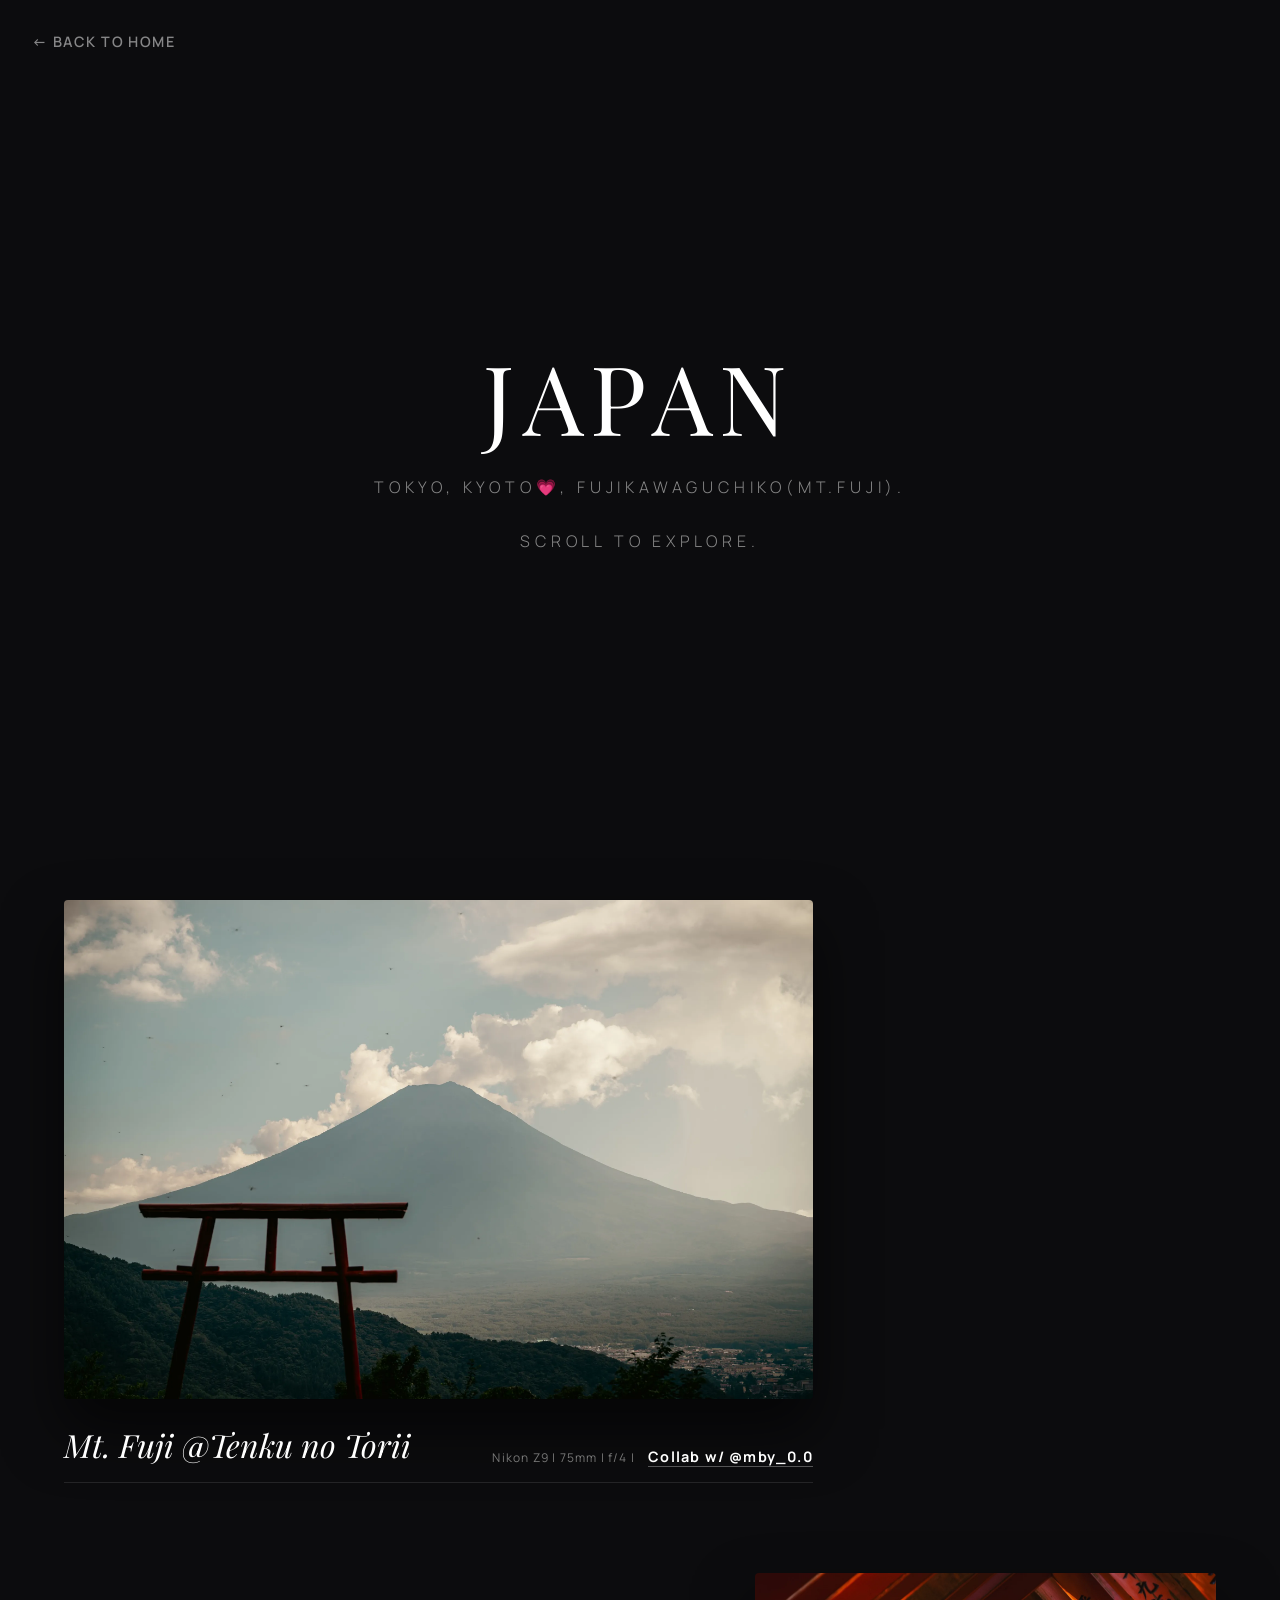
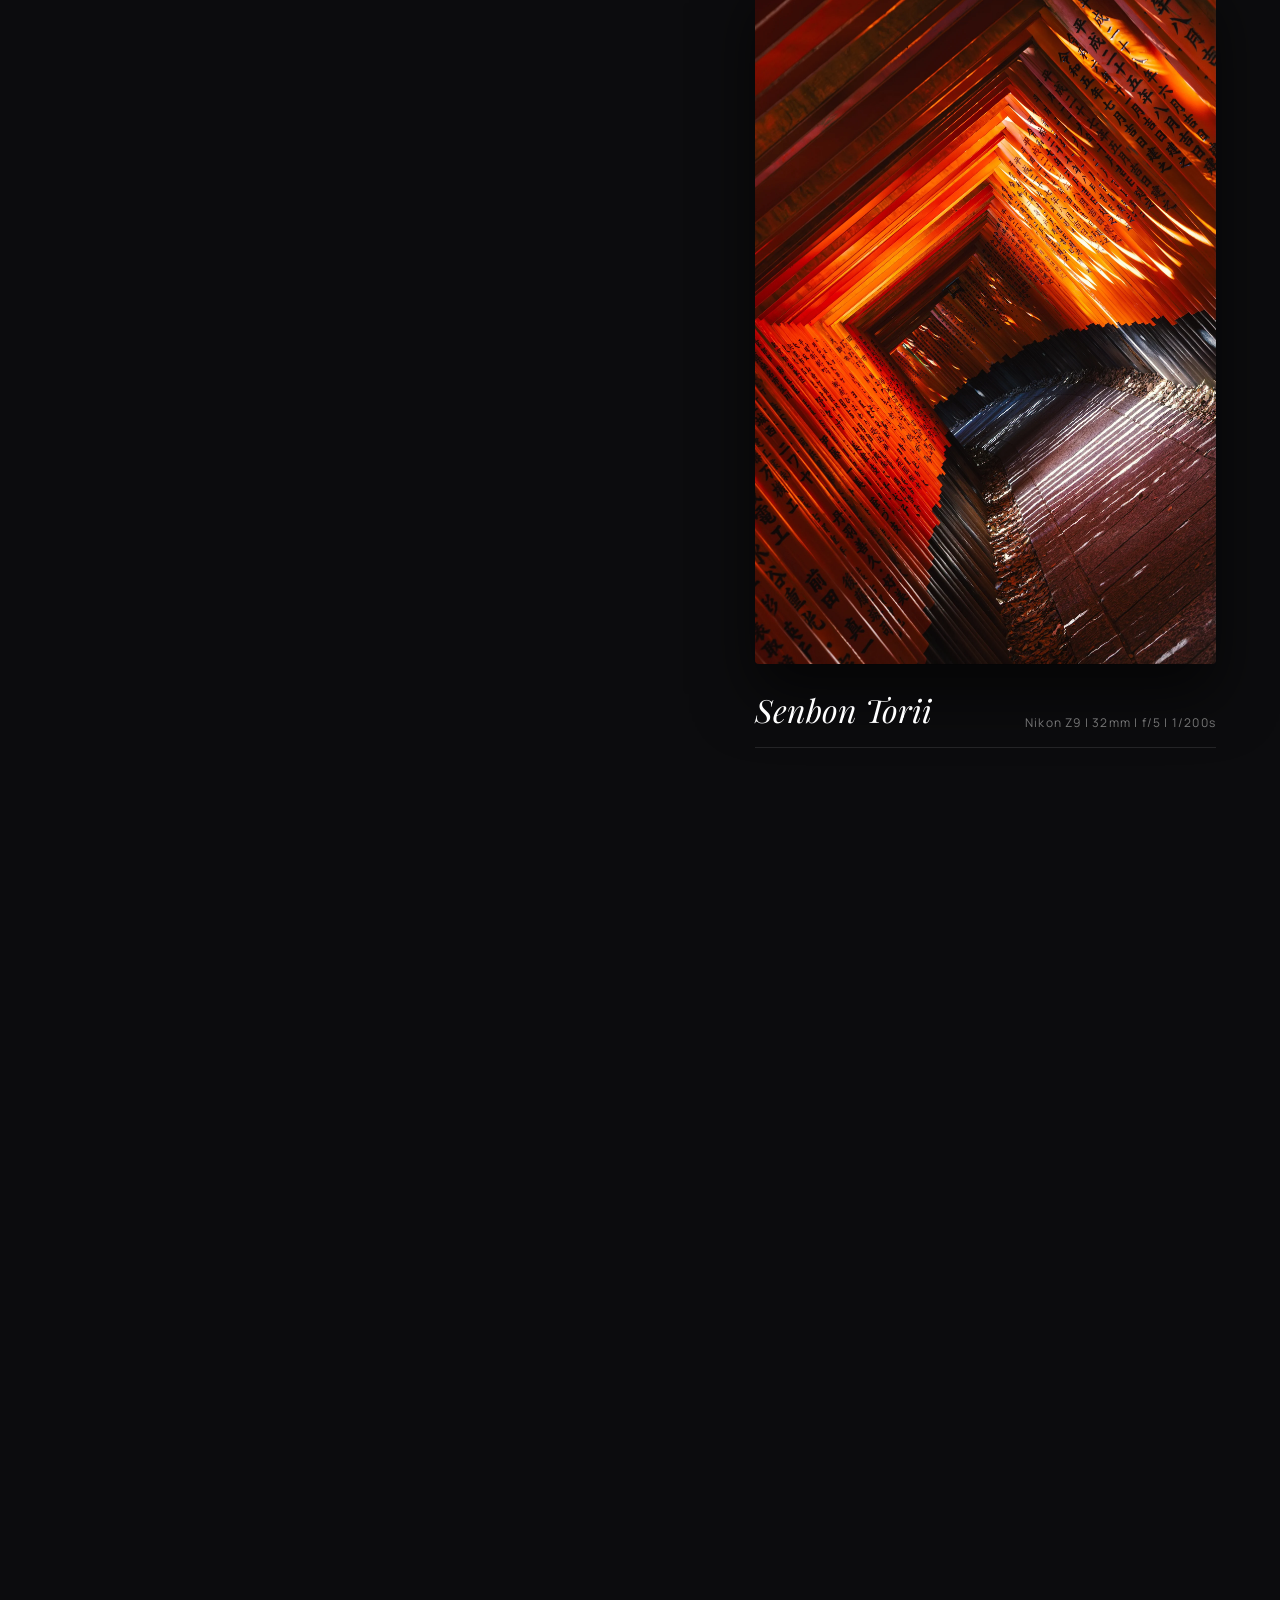
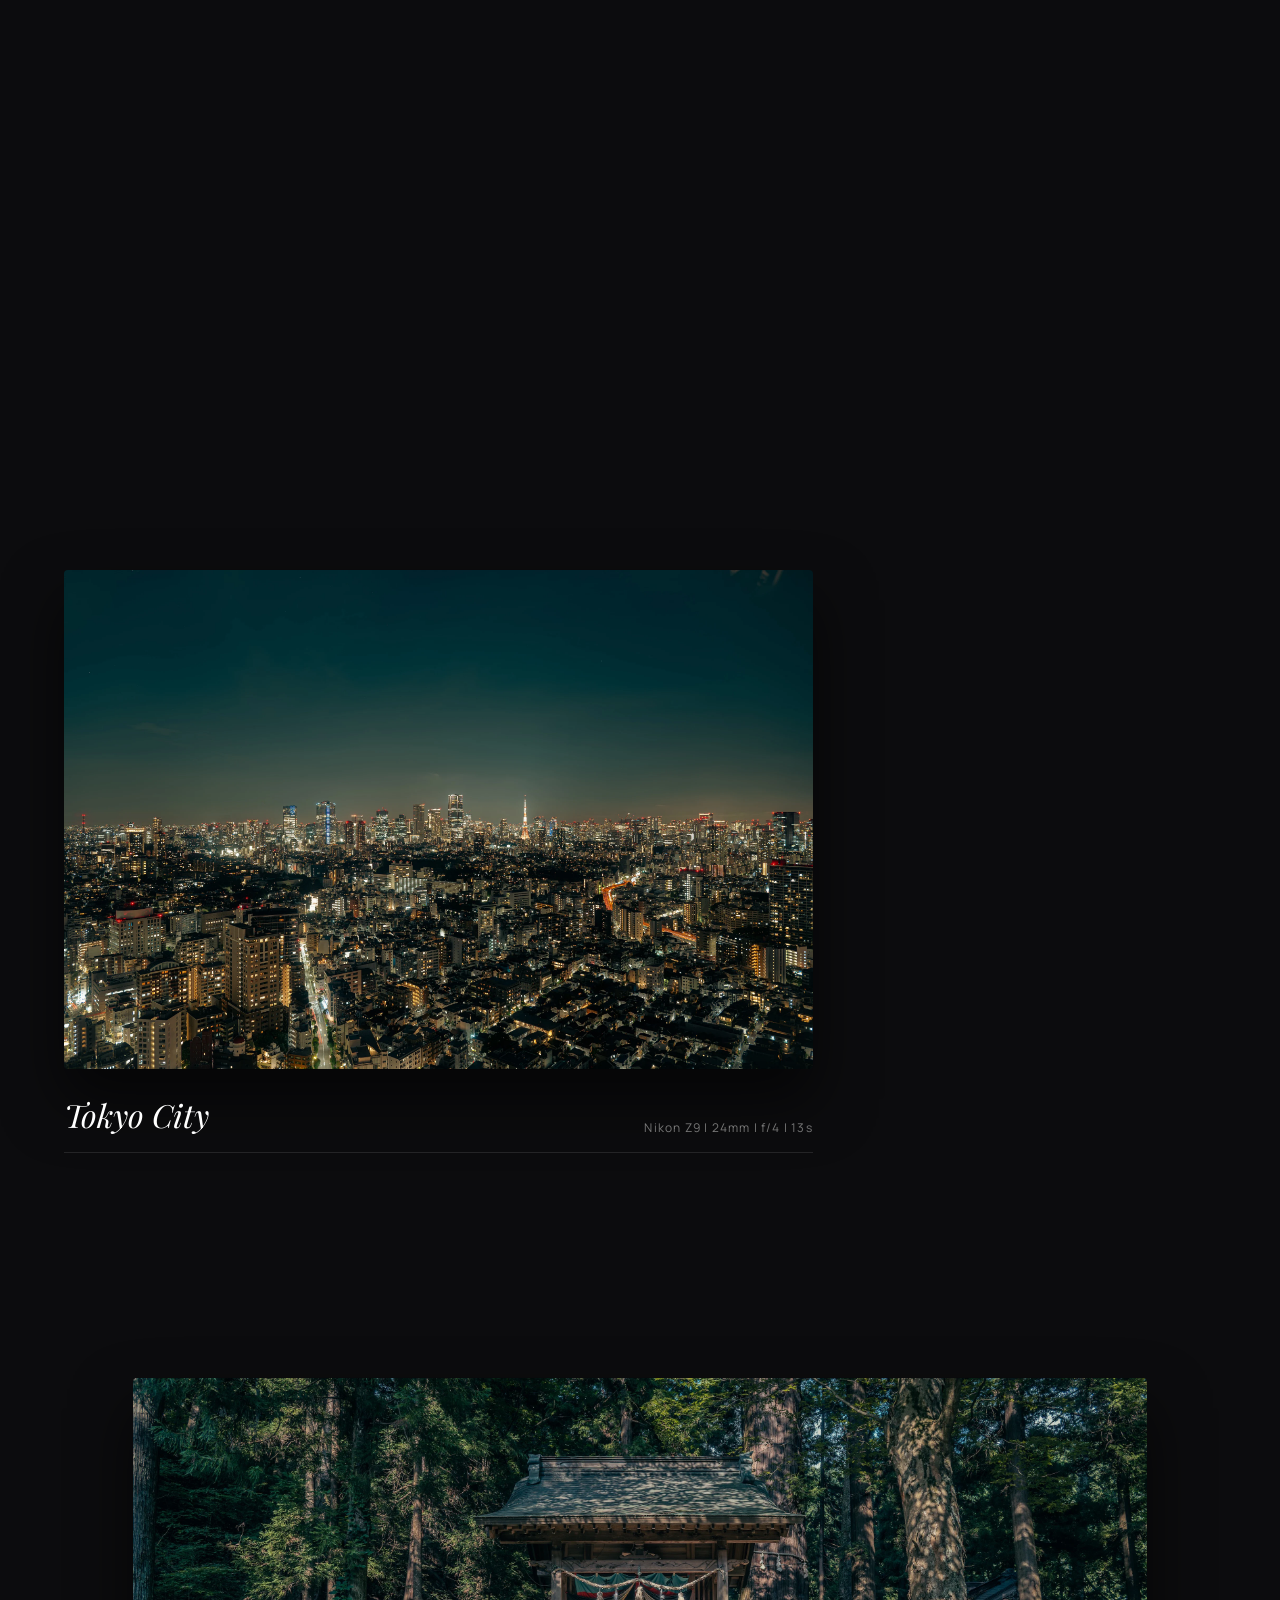
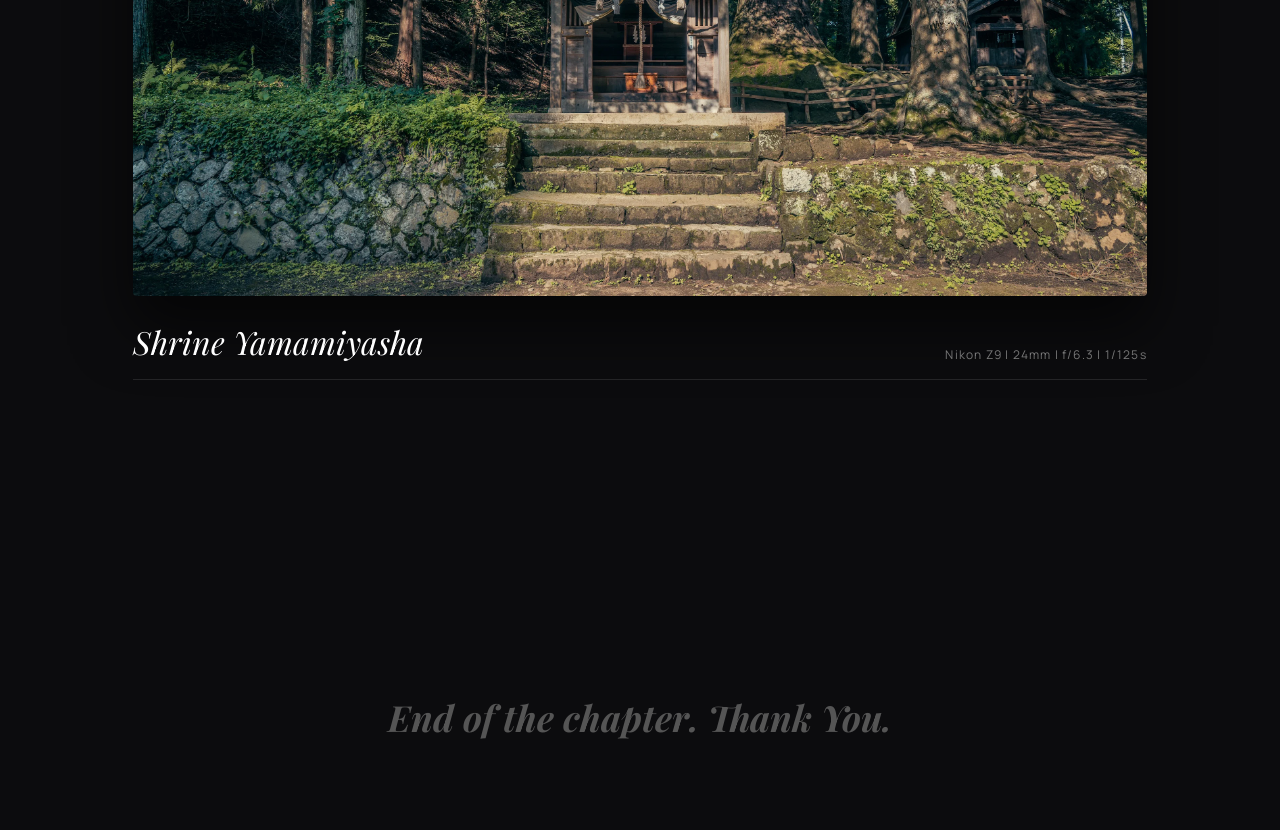
==== japan.html @ 5f0e2803 "whole japan page done" ====
<!DOCTYPE html>
<html lang="en">
<head>
    <meta charset="UTF-8">
    <meta name="viewport" content="width=device-width, initial-scale=1.0">
    <title>William's Photography - Japan</title>
    <link href="https://fonts.googleapis.com/css2?family=Manrope:wght@300;400;600&family=Playfair+Display:ital,wght@0,400;0,700;1,400&display=swap" rel="stylesheet">
    <link rel="stylesheet" href="japan.css?v=102">
</head>
<body>

    <a href="index.html" class="btn-back">← BACK TO HOME</a>

    <header class="hero-section">
        <h1 class="hero-title">JAPAN</h1>
        <p class="hero-subtitle">Tokyo, Kyoto💗, Fujikawaguchiko(Mt.Fuji).</p>
        <p class="hero-subtitle">SCROLL TO EXPLORE.</p>
    </header>

    <main class="editorial-gallery">

       <article class="photo-card align-left reveal-item">
    <div class="image-wrapper">
        <img src="images/fuji1.webp" alt="Mt. Fuji">
    </div>
    <div class="meta-data">
        <h2>Mt. Fuji @Tenku no Torii</h2>
        <p>
            Nikon Z9 | 75mm | f/4 | 
            <a href="https://www.instagram.com/mby_0.0?igsh=bGE4MWt5YnBxNWJv&utm_source=qr" target="_blank" class="collab-link">
                Collab w/ @mby_0.0
            </a>
        </p>
    </div>
</article>

        <article class="photo-card align-right portrait reveal-item overlap-up">
            <div class="image-wrapper">
                <img src="images/kyoto1.webp" alt="Silent Spring">
            </div>
            <div class="meta-data">
                <h2>Senbon Torii</h2>
                <p>Nikon Z9 | 32mm | f/5 | 1/200s</p>
            </div>
        </article>

        <article class="photo-card align-center full reveal-item">
            <div class="image-wrapper">
                <img src="images/japan1.webp" alt="The Guardian">
            </div>
            <div class="meta-data">
                <h2>Shrine Yamamiyasha</h2>
                <p>Nikon Z9 | 24mm | f/4 | 1/125s</p>
            </div>
        </article>

    <article class="photo-card align-right portrait reveal-item overlap-up">
            <div class="image-wrapper">
                <img src="images/kyo1.webp" alt="Silent Spring">
            </div>
            <div class="meta-data">
                <h2>Rurikoin Temple</h2>
                <p>Nikon Z9 | 24mm | f/4.5 | 1/200s</p>
            </div>
        </article>
    <article class="photo-card align-left reveal-item">
        <div class="image-wrapper">
            <img src="images/tok00.webp" alt="Midnight Neon">
         </div>
        <div class="meta-data">
            <h2>Tokyo City</h2>
            <p>Nikon Z9 | 24mm | f/4 | 13s</p>

        </div>  
    </article>

     <article class="photo-card align-center full reveal-item">
            <div class="image-wrapper">
                <img src="images/temple1.webp" alt="The Guardian">
            </div>
            <div class="meta-data">
                <h2>Shrine Yamamiyasha</h2>
                <p>Nikon Z9 | 24mm | f/6.3 | 1/125s</p>
            </div>
        </article>






    </main>

    <footer class="end-credits reveal-item">
        <h2>End of the chapter. Thank You.</h2>
    </footer>

    <script>
        /* 只保留核心的滚动浮现动画脚本 */
        const observerOptions = {
            threshold: 0.15 
        };

        const observer = new IntersectionObserver((entries) => {
            entries.forEach(entry => {
                if (entry.isIntersecting) {
                    entry.target.classList.add('is-visible');
                    observer.unobserve(entry.target); 
                }
            });
        }, observerOptions);

        document.querySelectorAll('.reveal-item').forEach(item => {
            observer.observe(item);
        });
    </script>
</body>
</html>
---- japan.css ----
/* --- 1. 基础设定 --- */
html, body {
 margin: 0;
    padding: 0;
    background-color: #0c0c0e; 
    color: #e0e0e0;
    font-family: 'Manrope', sans-serif;
    overflow-x: hidden;
    scroll-behavior: smooth;
}

/* --- 2. 悬浮返回按钮 (复用青海设计) --- */
.btn-back {
    position: fixed;
    top: 2rem;
    left: 2rem;
    color: #fff;
    text-decoration: none;
    font-weight: 600;
    font-size: 0.9rem;
    letter-spacing: 0.1em;
    z-index: 100;
    opacity: 0.5;
    transition: opacity 0.3s ease;
}
.btn-back:hover { opacity: 1; }

/* --- 3. 首屏：巨幕标题 --- */
.hero-section {
    height: 100vh;
    display: flex;
    flex-direction: column;
    justify-content: center;
    align-items: center;
    text-align: center;
}

.hero-title {
    /* 引入衬线体，营造艺术感 */
    font-family: 'Playfair Display', serif;
    font-size: 6rem;
    font-weight: 400;
    letter-spacing: 0.1em;
    margin: 0;
    color: #ffffff;
}

.hero-subtitle {
    font-size: 1rem;
    font-weight: 300;
    letter-spacing: 0.3em;
    color: #888;
    margin-top: 1rem;
    text-transform: uppercase;
}

/*杂志风核心排版 */
.editorial-gallery {
    padding: 0 5vw 20vh 5vw;
    display: flex;
    flex-direction: column;
}

/* 单个照片容器 */
.photo-card {
    margin-bottom: 25vh; /* 极其奢侈的上下留白 */
    width: 100%;
    display: flex;
    flex-direction: column;
}



@media (min-width: 769px) {
    /* 靠左的横图，占屏幕 60% */
    .align-left {
        width: 65%;
        align-self: flex-start;
    }
    
    /* 靠右的竖图，占屏幕 40% */
    .align-right.portrait {
        width: 40%;
        align-self: flex-end;
    }

    /* 居中的全屏大图，占屏幕 85% */
    .align-center.full {
        width: 88%;
        align-self: center;
    }

    /* 【灵魂设计】让竖图往上提，打破平齐的间距，形成视觉交叠感 */
    .overlap-up {
        margin-top: -15vh; 
    }
}

/* --- 5. 图像包装与特效 --- */
.image-wrapper {
    width: 100%;
    /* 隐藏溢出，配合悬停放大特效 */
    overflow: hidden; 
    border-radius: 4px; /* 日本风更克制，用小圆角 */
    box-shadow: 0 30px 60px rgba(0,0,0,0.6);
}

.image-wrapper img {
    width: 100%;
    height: auto;
    display: block;
    /* 极其缓慢的电影感过渡 */
    transition: transform 1.2s cubic-bezier(0.2, 0.8, 0.2, 1);
}

/* 悬停时画框不动，照片缓慢拉近 */
.photo-card:hover .image-wrapper img {
    transform: scale(1.04);
}

/* --- 6. 文字参数排版 --- */
.meta-data {
    margin-top: 1.5rem;
    display: flex;
    justify-content: space-between;
    align-items: flex-end;
    border-bottom: 1px solid rgba(255, 255, 255, 0.1); /* 极细的高级分割线 */
    padding-bottom: 1rem;
}

.meta-data h2 {
    font-family: 'Playfair Display', serif;
    font-size: 2rem;
    font-weight: 400;
    font-style: italic; /* 标题用斜体衬线，逼格拉满 */
    margin: 0;
    color: #fff;
}

.meta-data p {
    font-size: 0.75rem;
    letter-spacing: 0.1em;
    color: #777;
    margin: 0;
}

/* --- 7. 动画：滚动浮现 (Scroll Reveal) --- */
.reveal-item {
    opacity: 0;
    transform: translateY(60px); /* 初始位置往下偏移 */
    transition: opacity 1s ease-out, transform 1.2s cubic-bezier(0.2, 0.8, 0.2, 1);
}

/* JS 加上这个 class 时，元素浮上来 */
.reveal-item.is-visible {
    opacity: 1;
    transform: translateY(0);
}

/* --- 8. 结尾 --- */
.end-credits {
    height: 25vh;
    display: flex;
    justify-content: center;
    align-items: center;
    font-family: 'Playfair Display', serif;
    font-size: 1.5rem;
    color: #555;
    font-style: italic;
}
.photo-card:last-of-type {
    margin-bottom: 5vh; /* 让它离结尾更近一点 */
}

/* --- 9. 手机端响应式 --- */
@media (max-width: 768px) {
    .hero-title { font-size: 3.5rem; }
    
    .editorial-gallery {
        padding: 0 6vw 10vh 6vw;
    }
    
    /* 手机端取消所有错落，全部满宽，保证清晰度 */
    .photo-card {
        width: 100% !important;
        margin-top: 0 !important;
        margin-bottom: 15vh; 
    }

    .meta-data {
        flex-direction: column;
        align-items: flex-start;
        gap: 0.5rem;
    }

    .meta-data h2 { font-size: 1.5rem; }
}
/* 针对合作链接的专项美化 */
.collab-link {
    /* 1. 字号直接拉大，0.9rem 比旁边 0.7rem 的参数大出两号 */
    font-size: 0.9rem !important; 
    
    /* 2. 字重加粗，产生厚度对比 */
    font-weight: 700; 
    
    /* 3. 颜色强制用纯白，跟旁边暗灰色的参数彻底拉开 */
    color: #ffffff !important; 
    
    text-decoration: none;
    margin-left: 10px; /* 跟前面的竖线拉开点距离 */
    border-bottom: 1.5px solid rgba(255,255,255,0.3); /* 加个稍微厚一点的下划线 */
    transition: all 0.3s ease;
}

.collab-link:hover {
    border-bottom: 1.5px solid #fff; /* 鼠标放上去下划线全亮 */
    opacity: 0.8;
}
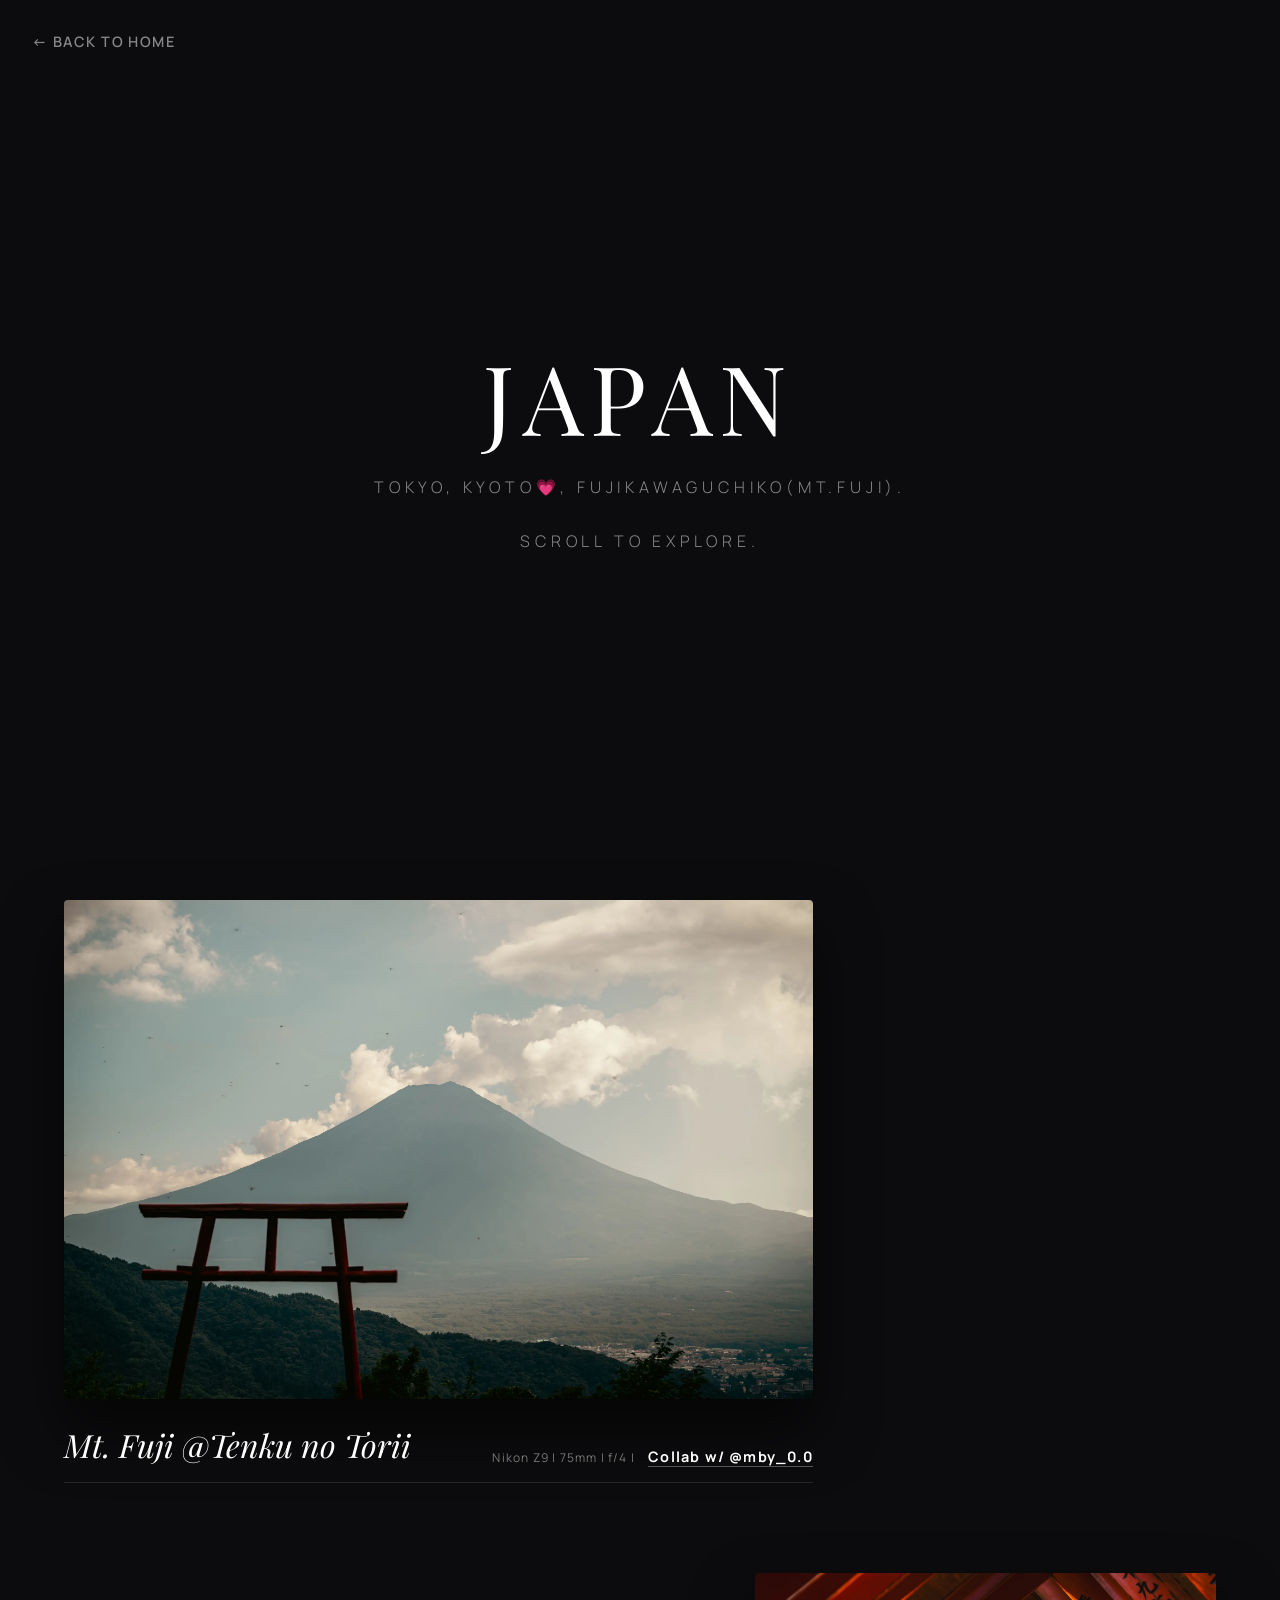
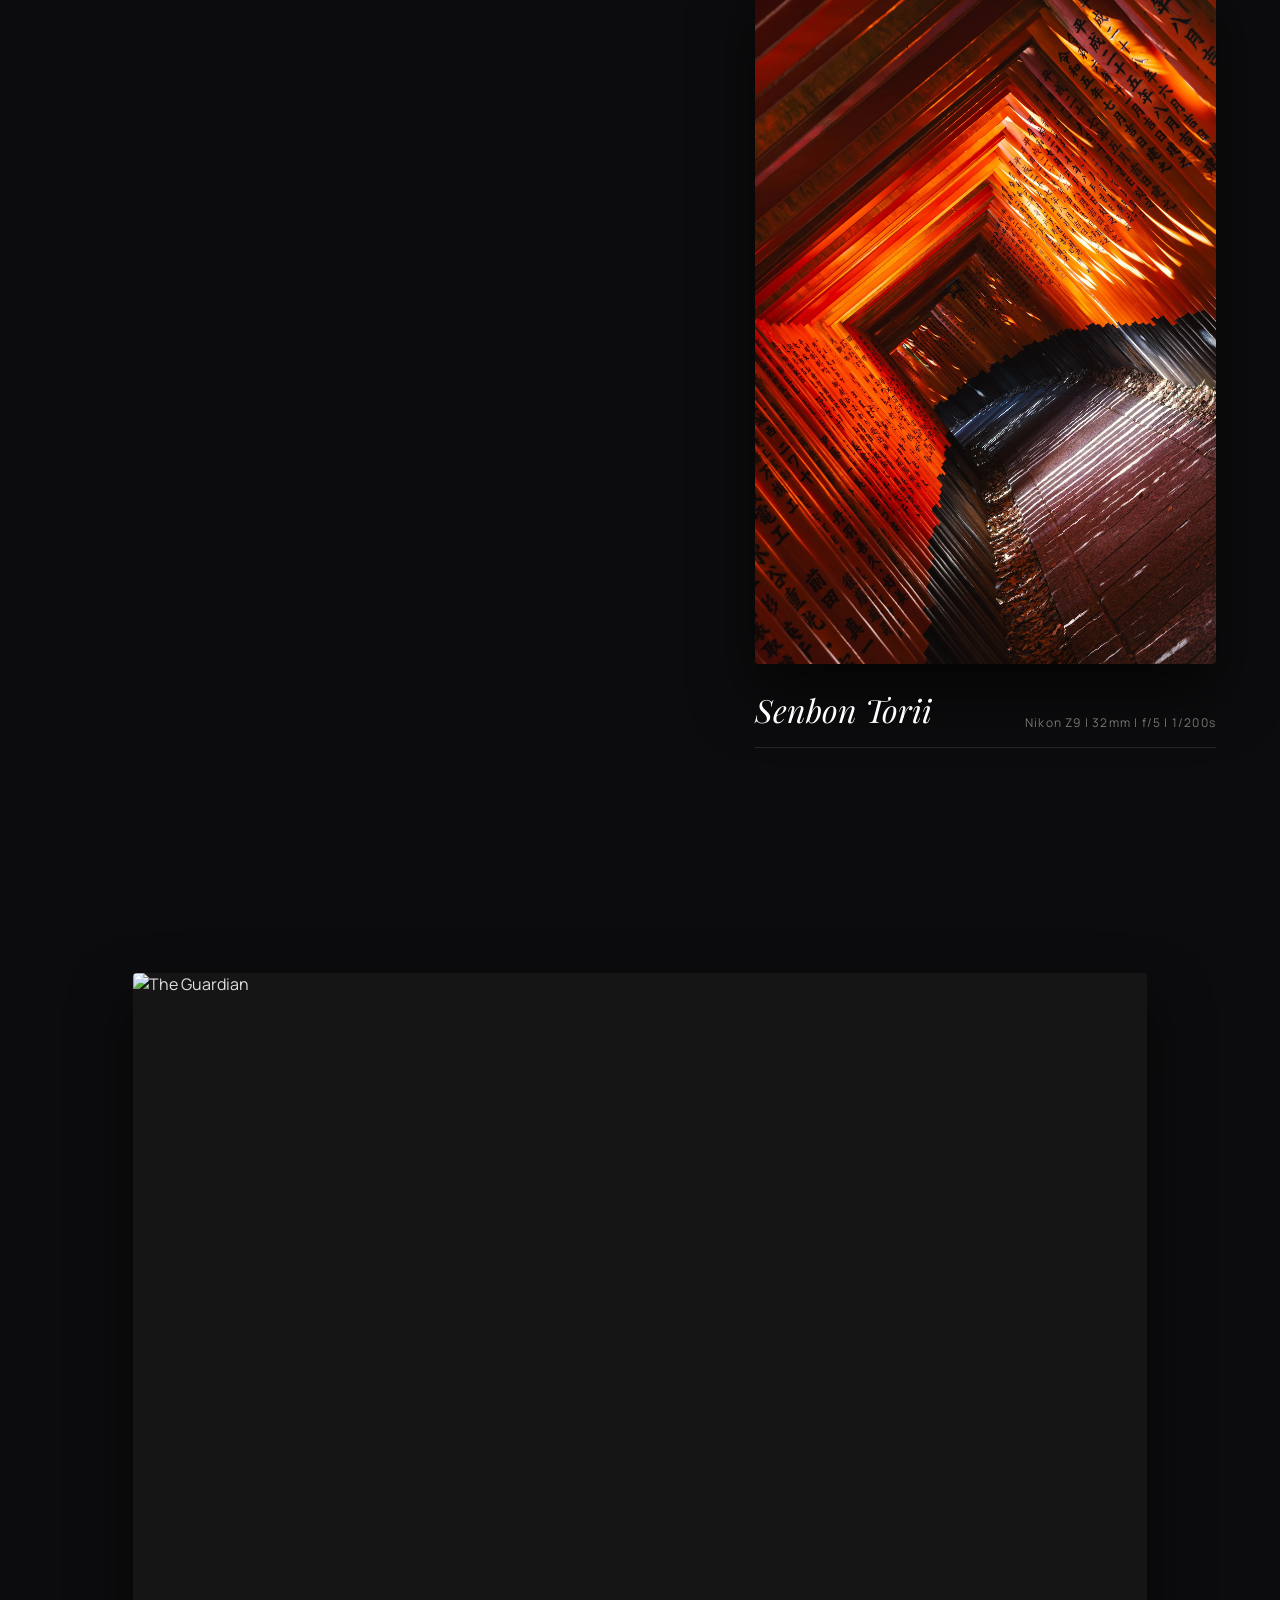
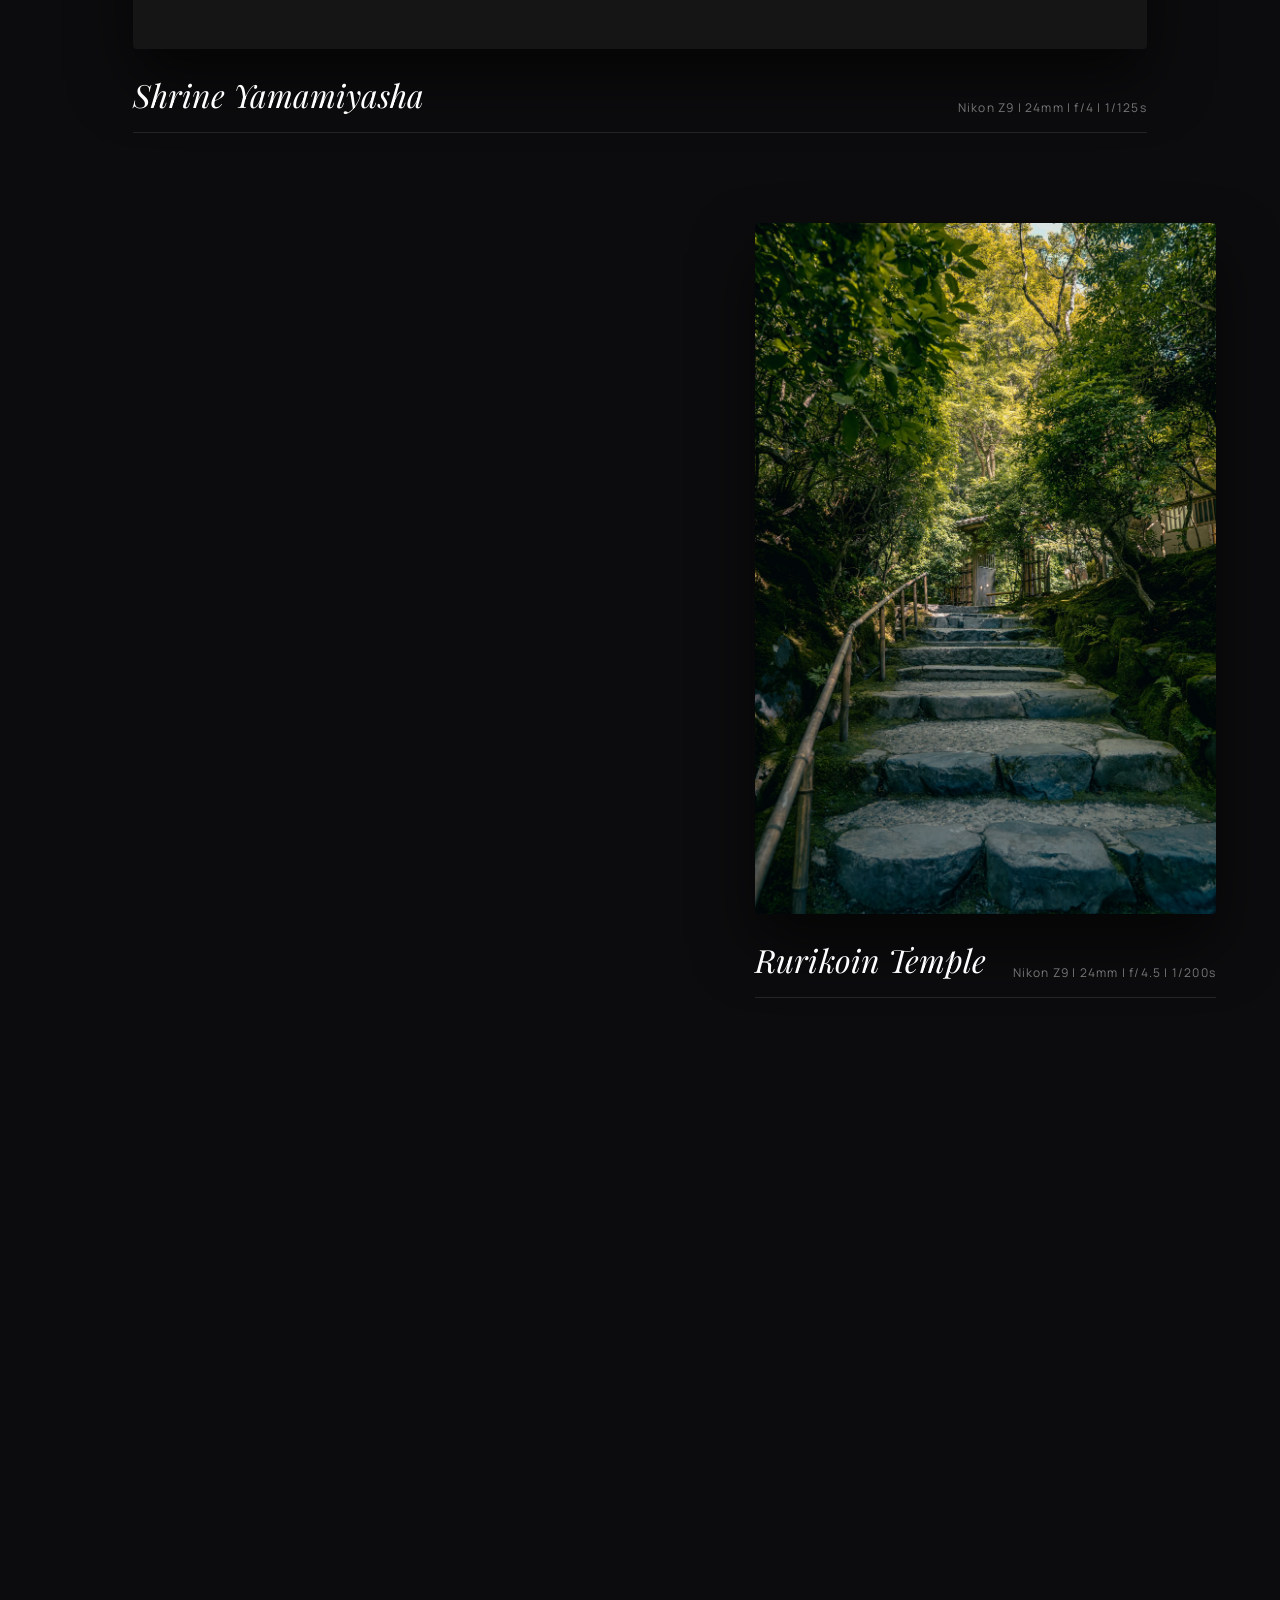
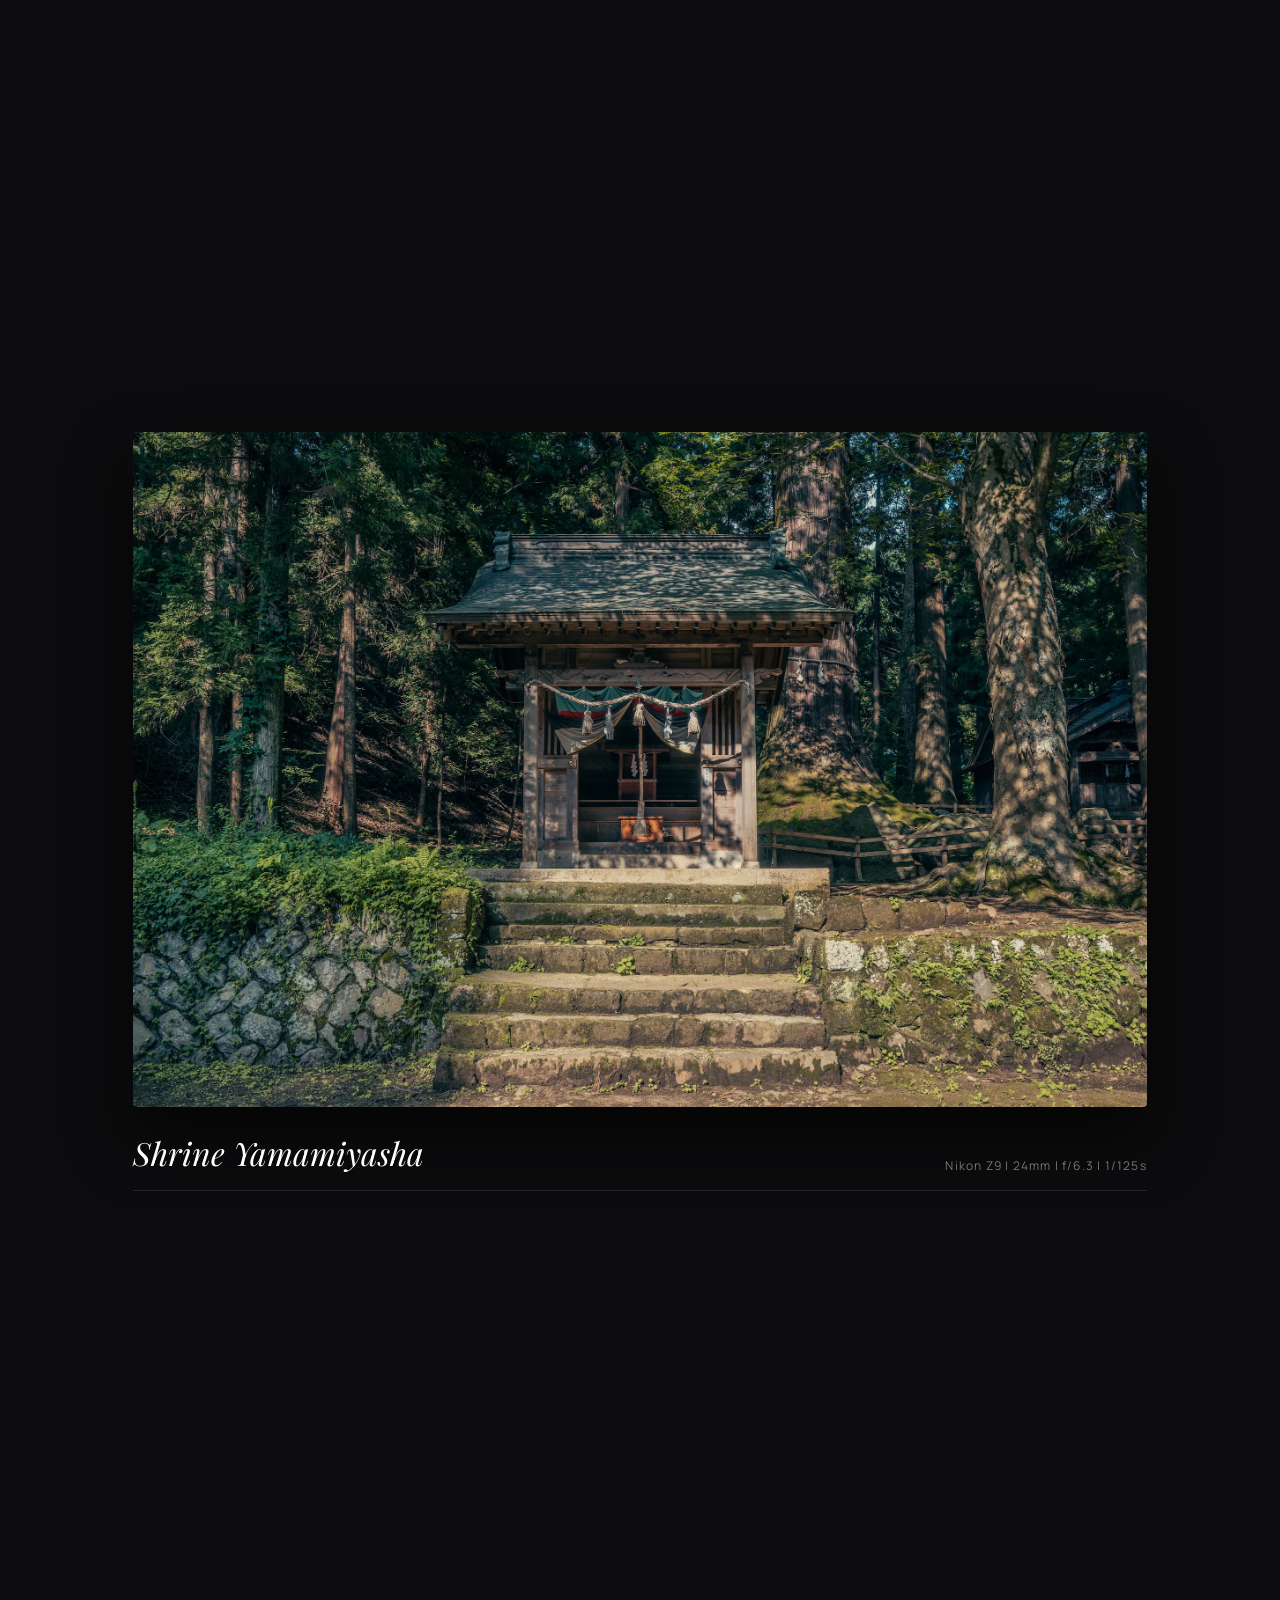
==== commit b1579467: "new scroll algoritum haha" ====
--- a/japan.html
+++ b/japan.html
@@ -21,7 +21,7 @@
 
        <article class="photo-card align-left reveal-item">
     <div class="image-wrapper">
-        <img src="images/fuji1.webp" alt="Mt. Fuji">
+        <img src="images/fuji1.webp" alt="Mt. Fuji" loading="lazy">
     </div>
     <div class="meta-data">
         <h2>Mt. Fuji @Tenku no Torii</h2>
@@ -36,7 +36,7 @@
 
         <article class="photo-card align-right portrait reveal-item overlap-up">
             <div class="image-wrapper">
-                <img src="images/kyoto1.webp" alt="Silent Spring">
+                <img src="images/kyoto1.webp" alt="Silent Spring" loading="lazy">
             </div>
             <div class="meta-data">
                 <h2>Senbon Torii</h2>
@@ -46,7 +46,7 @@
 
         <article class="photo-card align-center full reveal-item">
             <div class="image-wrapper">
-                <img src="images/japan1.webp" alt="The Guardian">
+                <img src="images/japan1.webp" alt="The Guardian" loading="lazy">
             </div>
             <div class="meta-data">
                 <h2>Shrine Yamamiyasha</h2>
@@ -56,7 +56,7 @@
 
     <article class="photo-card align-right portrait reveal-item overlap-up">
             <div class="image-wrapper">
-                <img src="images/kyo1.webp" alt="Silent Spring">
+                <img src="images/kyo1.webp" alt="Silent Spring" loading="lazy">
             </div>
             <div class="meta-data">
                 <h2>Rurikoin Temple</h2>
@@ -65,7 +65,7 @@
         </article>
     <article class="photo-card align-left reveal-item">
         <div class="image-wrapper">
-            <img src="images/tok00.webp" alt="Midnight Neon">
+            <img src="images/tok00.webp" alt="Midnight Neon" loading="lazy">
          </div>
         <div class="meta-data">
             <h2>Tokyo City</h2>
@@ -76,7 +76,7 @@
 
      <article class="photo-card align-center full reveal-item">
             <div class="image-wrapper">
-                <img src="images/temple1.webp" alt="The Guardian">
+                <img src="images/temple1.webp" alt="The Guardian" loading="lazy">
             </div>
             <div class="meta-data">
                 <h2>Shrine Yamamiyasha</h2>
@@ -92,7 +92,7 @@
     </main>
 
     <footer class="end-credits reveal-item">
-        <h2>End of the chapter. Thank You.</h2>
+        <h2>End of the chapter.</h2>
     </footer>
 
     <script>
--- a/japan.css
+++ b/japan.css
@@ -6,7 +6,8 @@
     color: #e0e0e0;
     font-family: 'Manrope', sans-serif;
     overflow-x: hidden;
-    scroll-behavior: smooth;
+  
+    
 }
 
 /* --- 2. 悬浮返回按钮 (复用青海设计) --- */
@@ -215,4 +216,28 @@
 .collab-link:hover {
     border-bottom: 1.5px solid #fff; /* 鼠标放上去下划线全亮 */
     opacity: 0.8;
+}
+
+/* ========================================= */
+/* 防止卡顿-占座雷霆公交车 */
+/* ========================================= */
+
+/* 1. 横图占位 (假设是 3:2 比例，如果是 16:9 就改成 16 / 9) */
+.align-left .image-wrapper,
+.align-center .image-wrapper {
+    aspect-ratio: 3 / 2; 
+    background-color: #151515; /* 加个极暗的底色，加载时显得很高级 */
+}
+
+/* 2. 竖图占位 (2:3 比例) */
+.align-right.portrait .image-wrapper {
+    aspect-ratio: 2 / 3; 
+    background-color: #151515; 
+}
+
+/* 3. 让图片完美填充这个座位，绝对不变形 */
+.image-wrapper img {
+    width: 100%;
+    height: 100%;
+    object-fit: cover; /* 像裁切一样填满占位框 */
 }
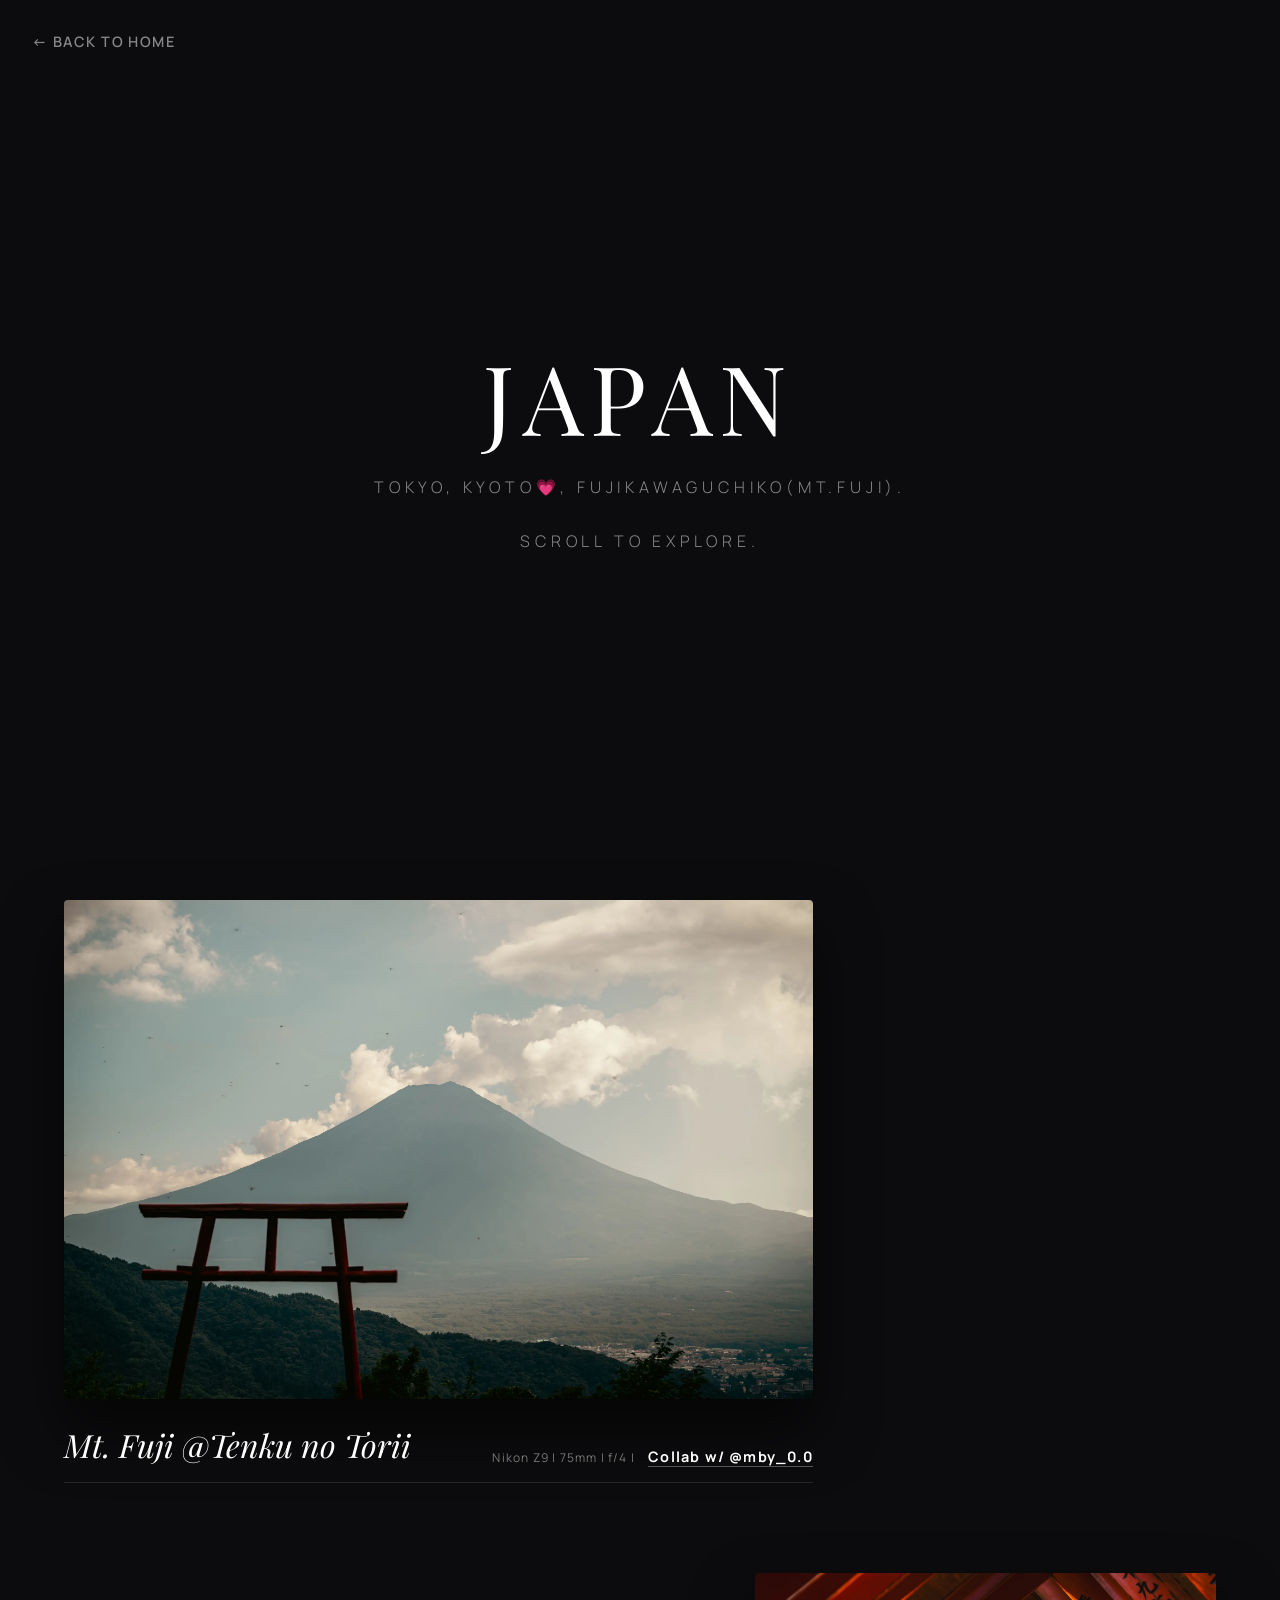
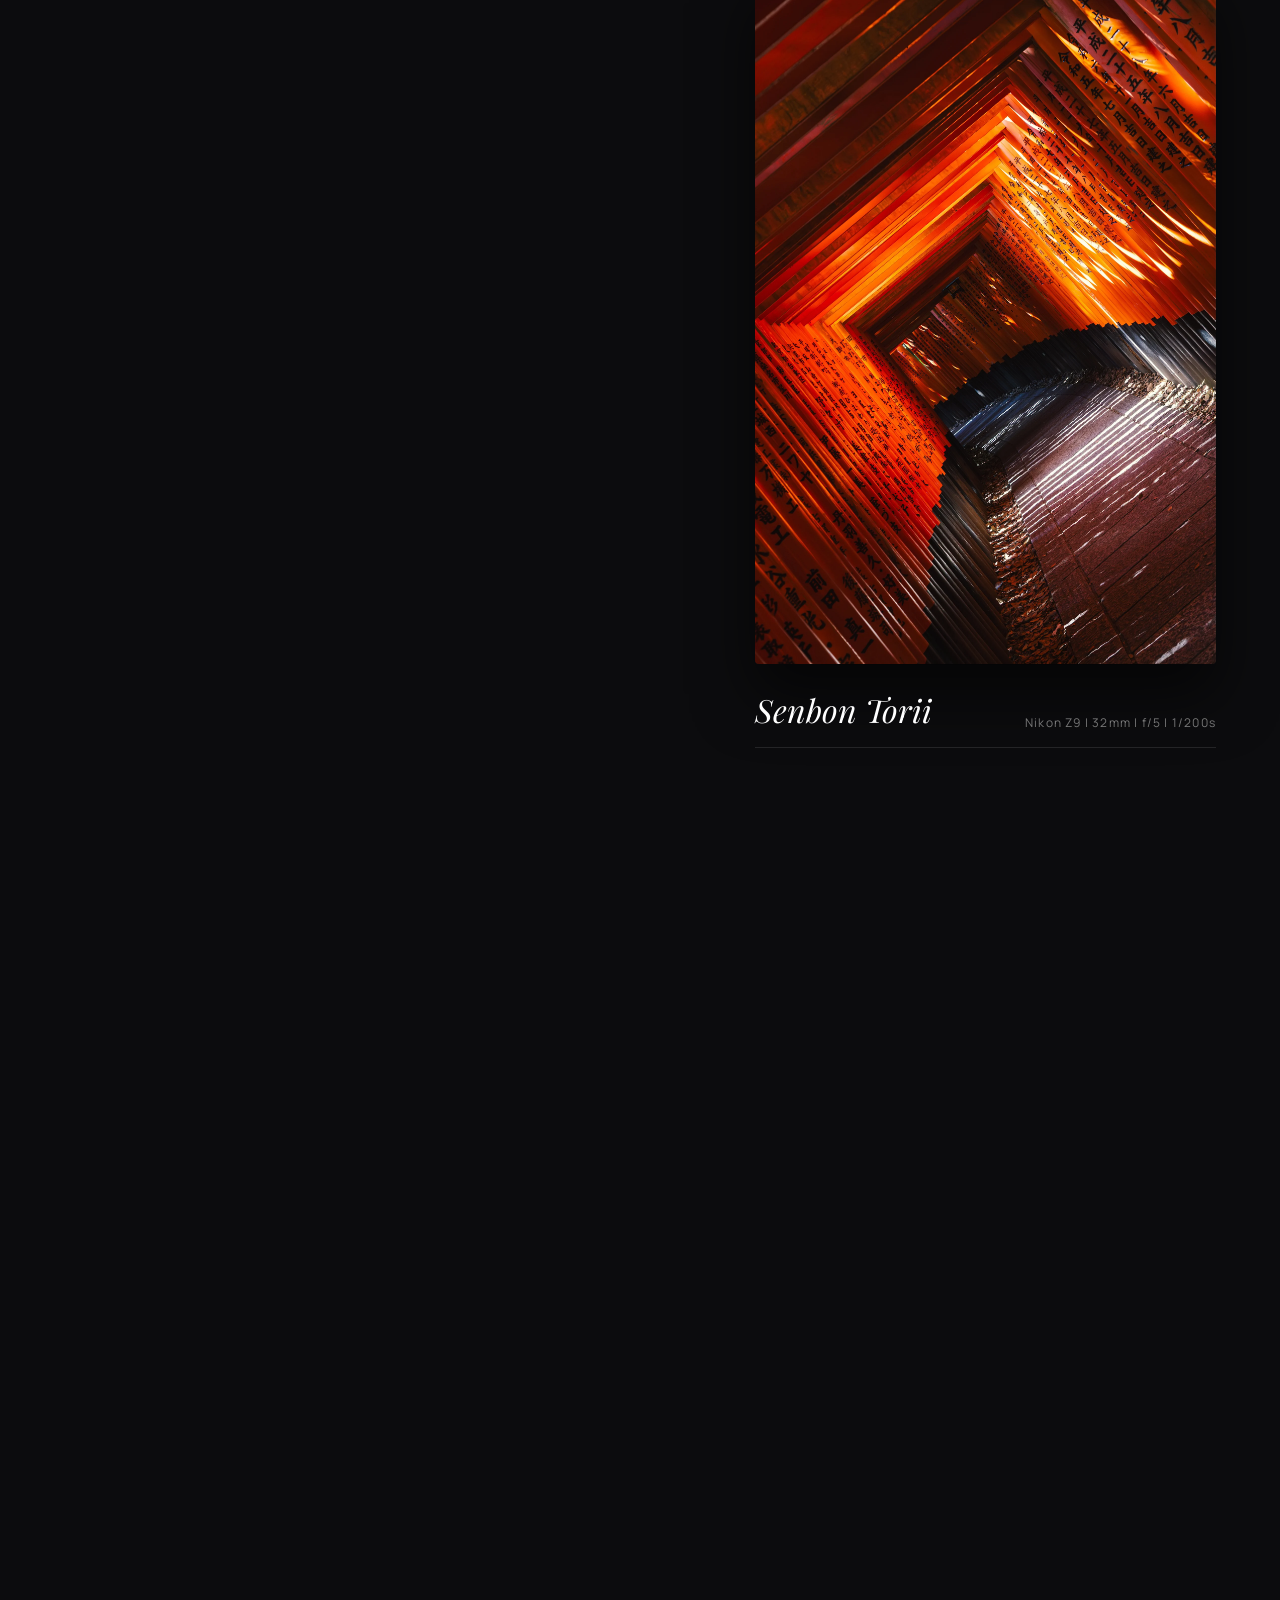
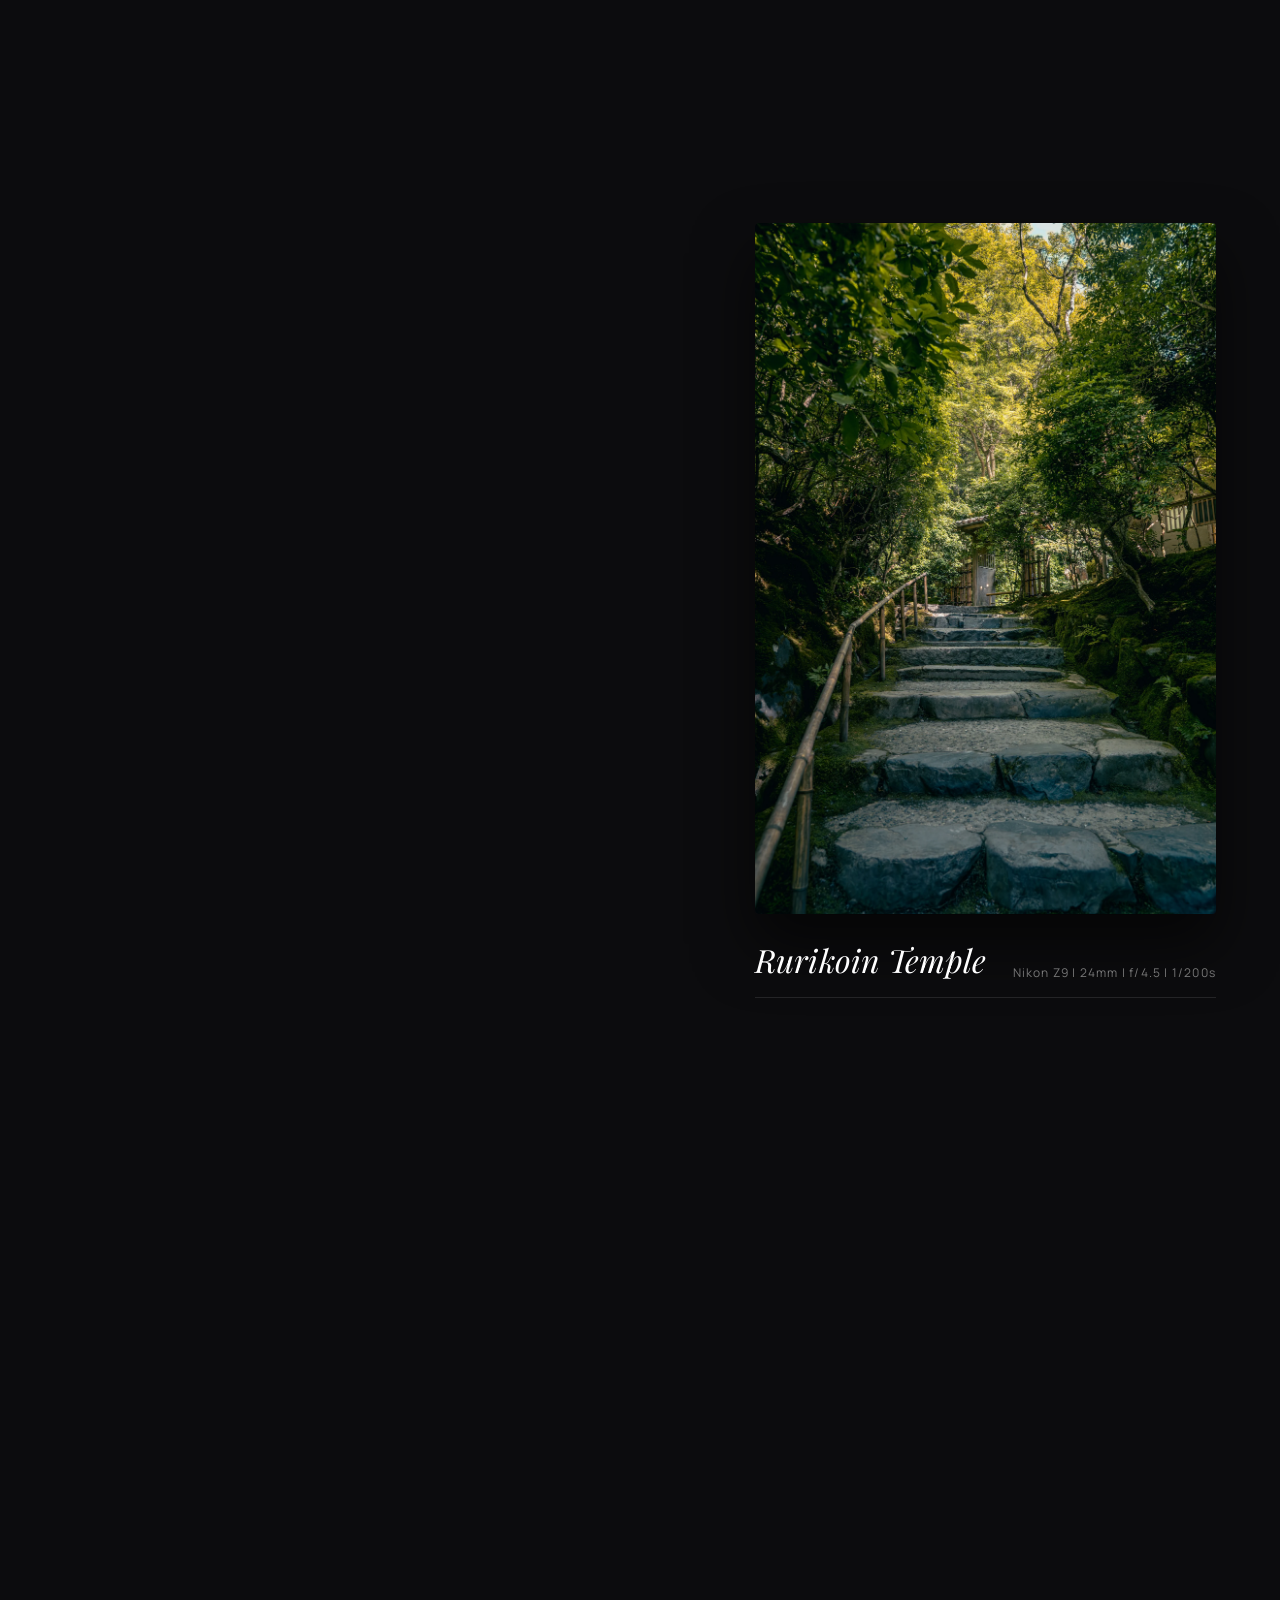
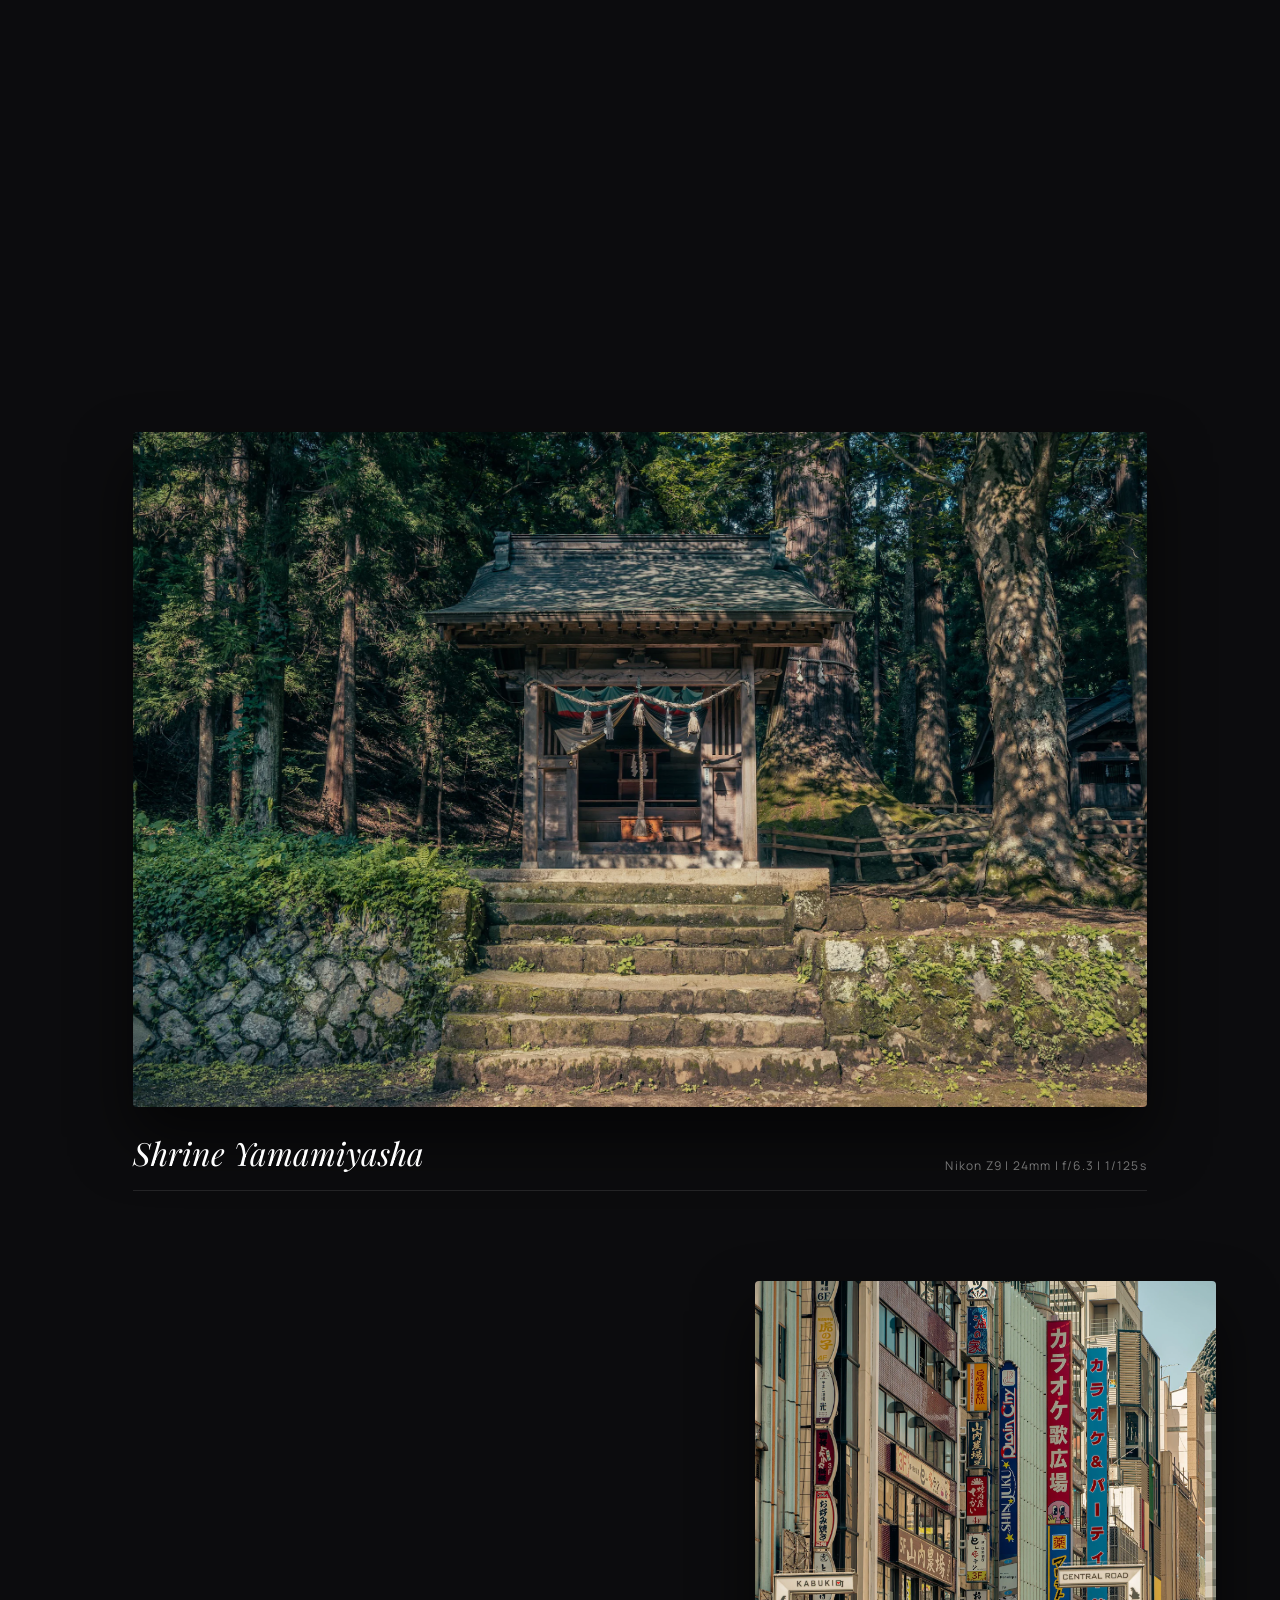
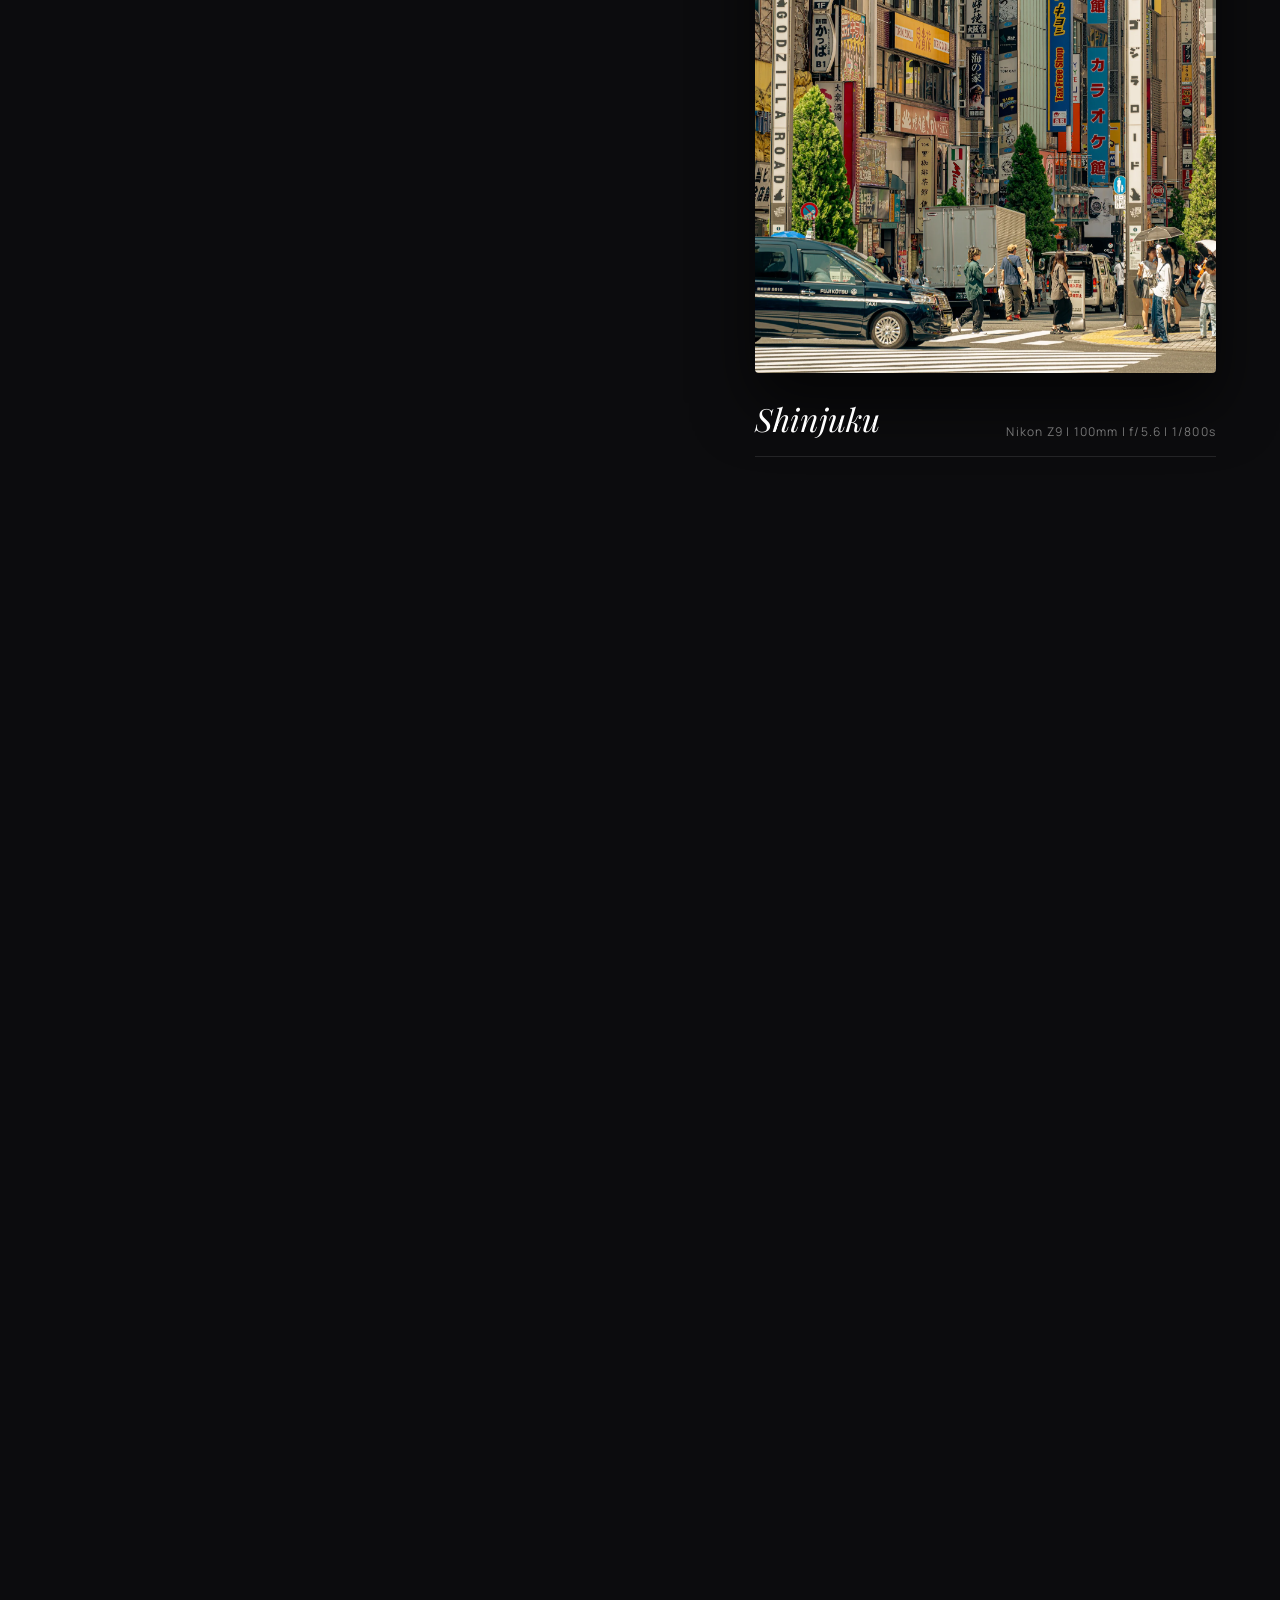
==== commit 5d39a1be: "lijiang" ====
--- a/japan.html
+++ b/japan.html
@@ -5,7 +5,8 @@
     <meta name="viewport" content="width=device-width, initial-scale=1.0">
     <title>William's Photography - Japan</title>
     <link href="https://fonts.googleapis.com/css2?family=Manrope:wght@300;400;600&family=Playfair+Display:ital,wght@0,400;0,700;1,400&display=swap" rel="stylesheet">
-    <link rel="stylesheet" href="japan.css?v=102">
+    <link rel="stylesheet" href="japan.css?v=103">
+    <link rel="icon" type="image/png" href="images/favicon.png">
 </head>
 <body>
 
@@ -21,7 +22,7 @@
 
        <article class="photo-card align-left reveal-item">
     <div class="image-wrapper">
-        <img src="images/fuji1.webp" alt="Mt. Fuji" loading="lazy">
+        <img src="images/fuji1.webp" alt="Mt. Fuji" fetchpriority="high">
     </div>
     <div class="meta-data">
         <h2>Mt. Fuji @Tenku no Torii</h2>
@@ -36,7 +37,7 @@
 
         <article class="photo-card align-right portrait reveal-item overlap-up">
             <div class="image-wrapper">
-                <img src="images/kyoto1.webp" alt="Silent Spring" loading="lazy">
+                <img src="images/kyoto1.webp" alt="Silent Spring" fetchpriority="high">
             </div>
             <div class="meta-data">
                 <h2>Senbon Torii</h2>
@@ -83,9 +84,26 @@
                 <p>Nikon Z9 | 24mm | f/6.3 | 1/125s</p>
             </div>
         </article>
+<article class="photo-card align-right portrait reveal-item overlap-up">
+            <div class="image-wrapper">
+                <img src="images/fuji2.webp" alt="Silent Spring" loading="lazy">
+            </div>
+            <div class="meta-data">
+                <h2>Shinjuku</h2>
+                <p>Nikon Z9 | 100mm | f/5.6 | 1/800s</p>
+            </div>
+        </article>
 
+<article class="photo-card align-left reveal-item">
+        <div class="image-wrapper">
+            <img src="images/liuli.webp" alt="Midnight Neon" loading="lazy">
+         </div>
+        <div class="meta-data">
+            <h2>Rukikoin Temple</h2>
+            <p>Nikon Z9 | 24mm | f/5 | 1/60s</p>
 
-
+        </div>  
+    </article>
 
 
 
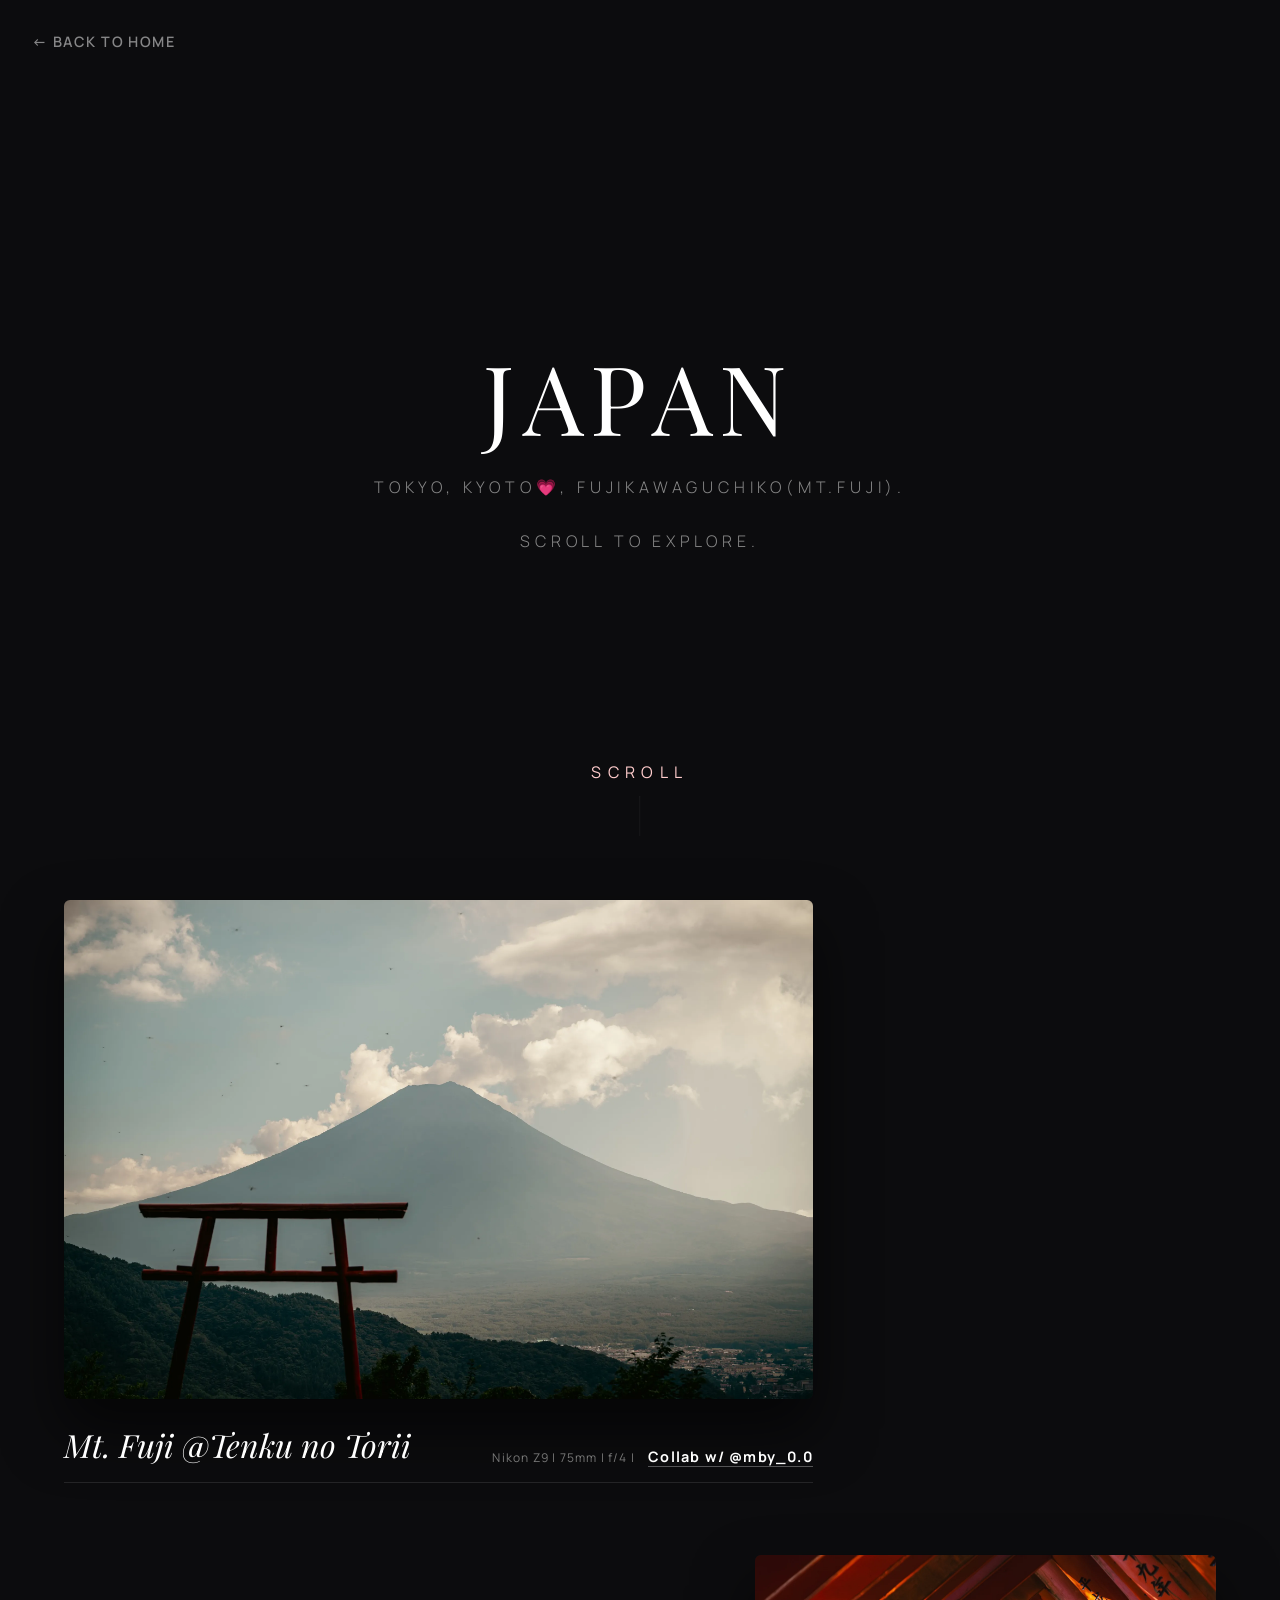
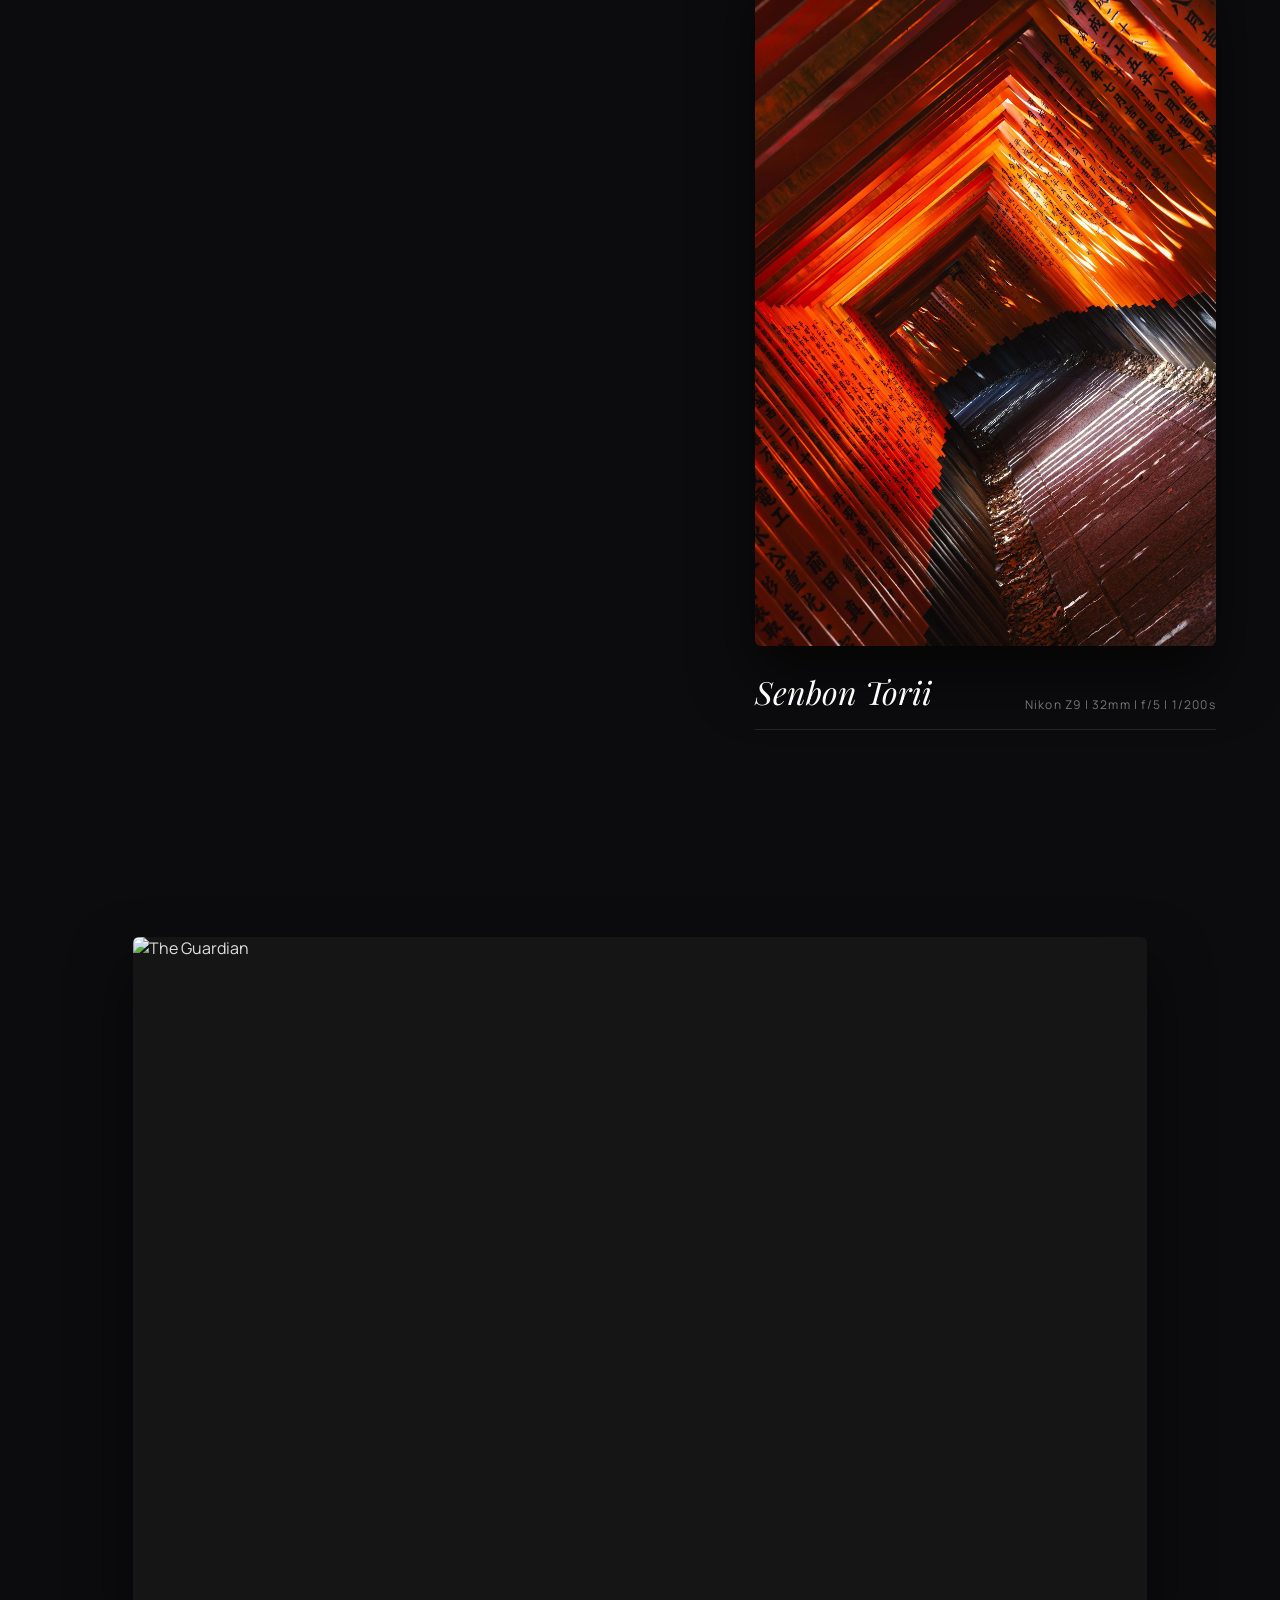
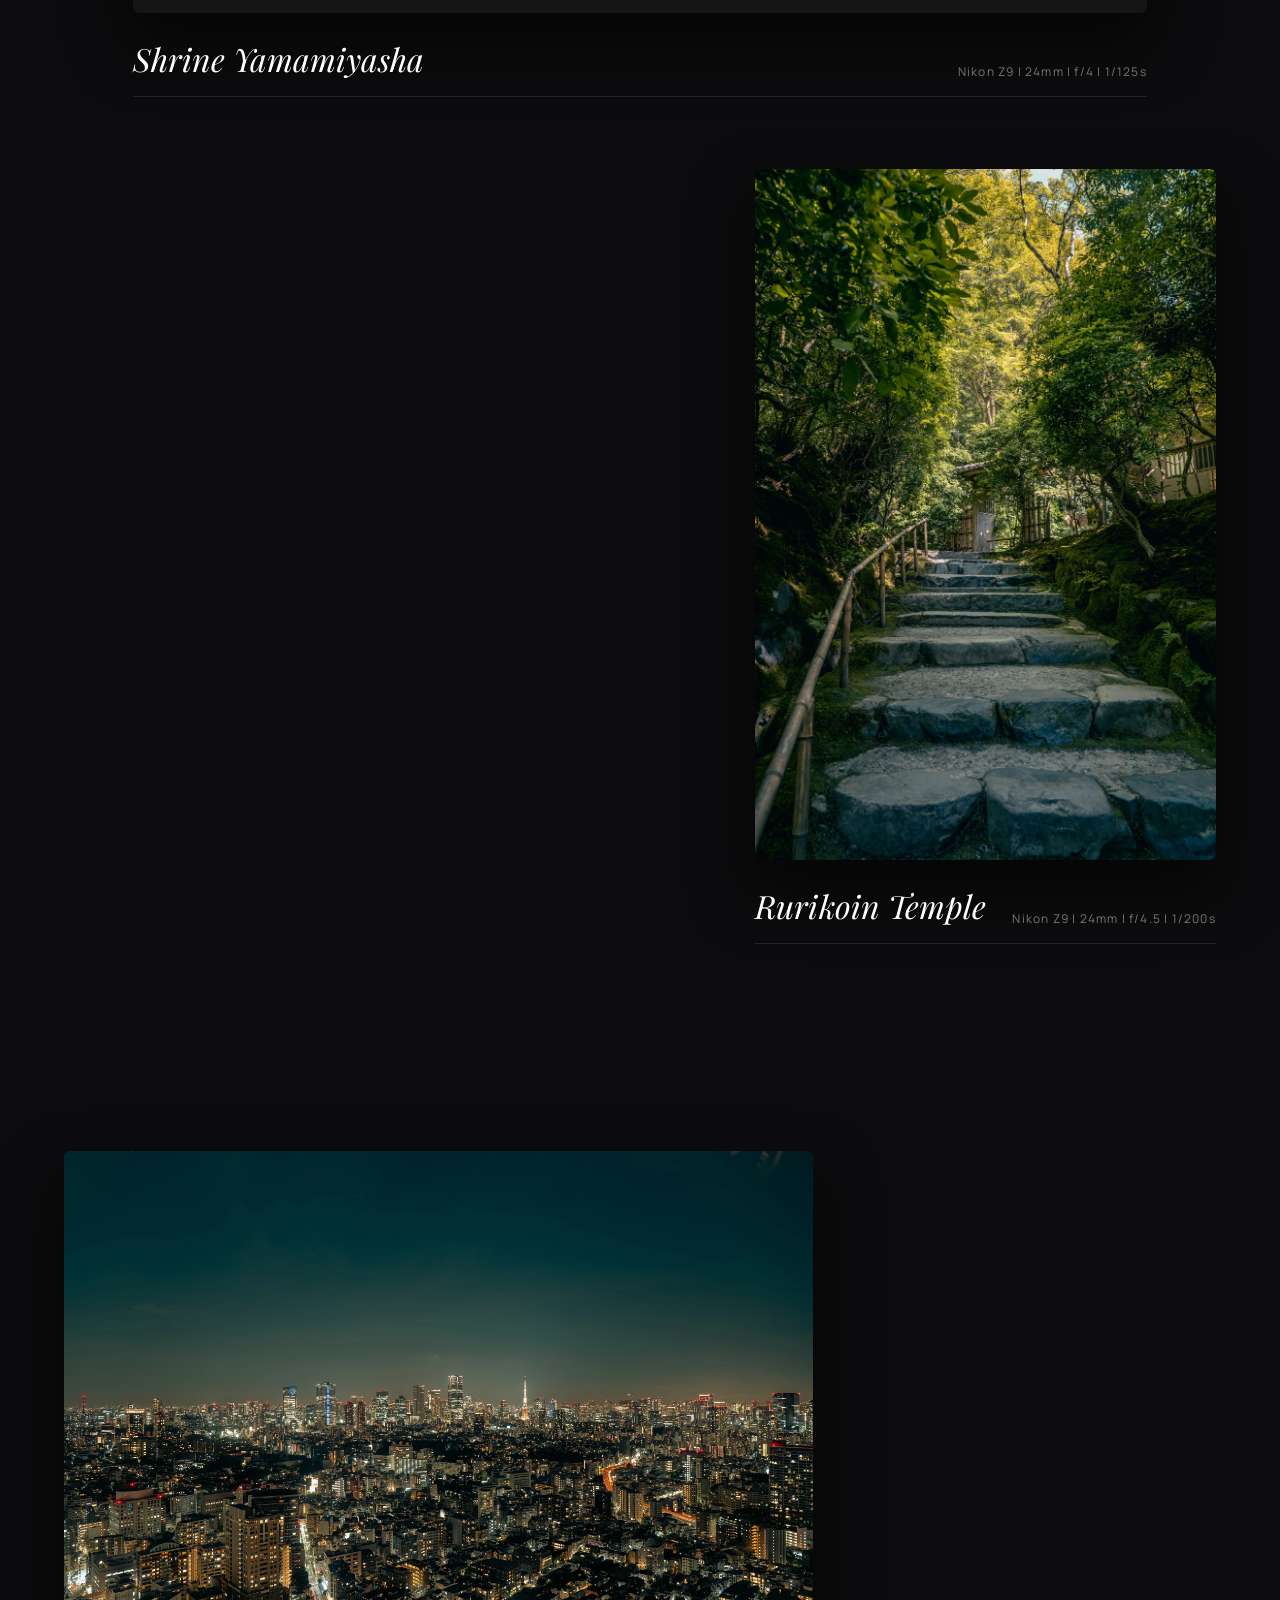
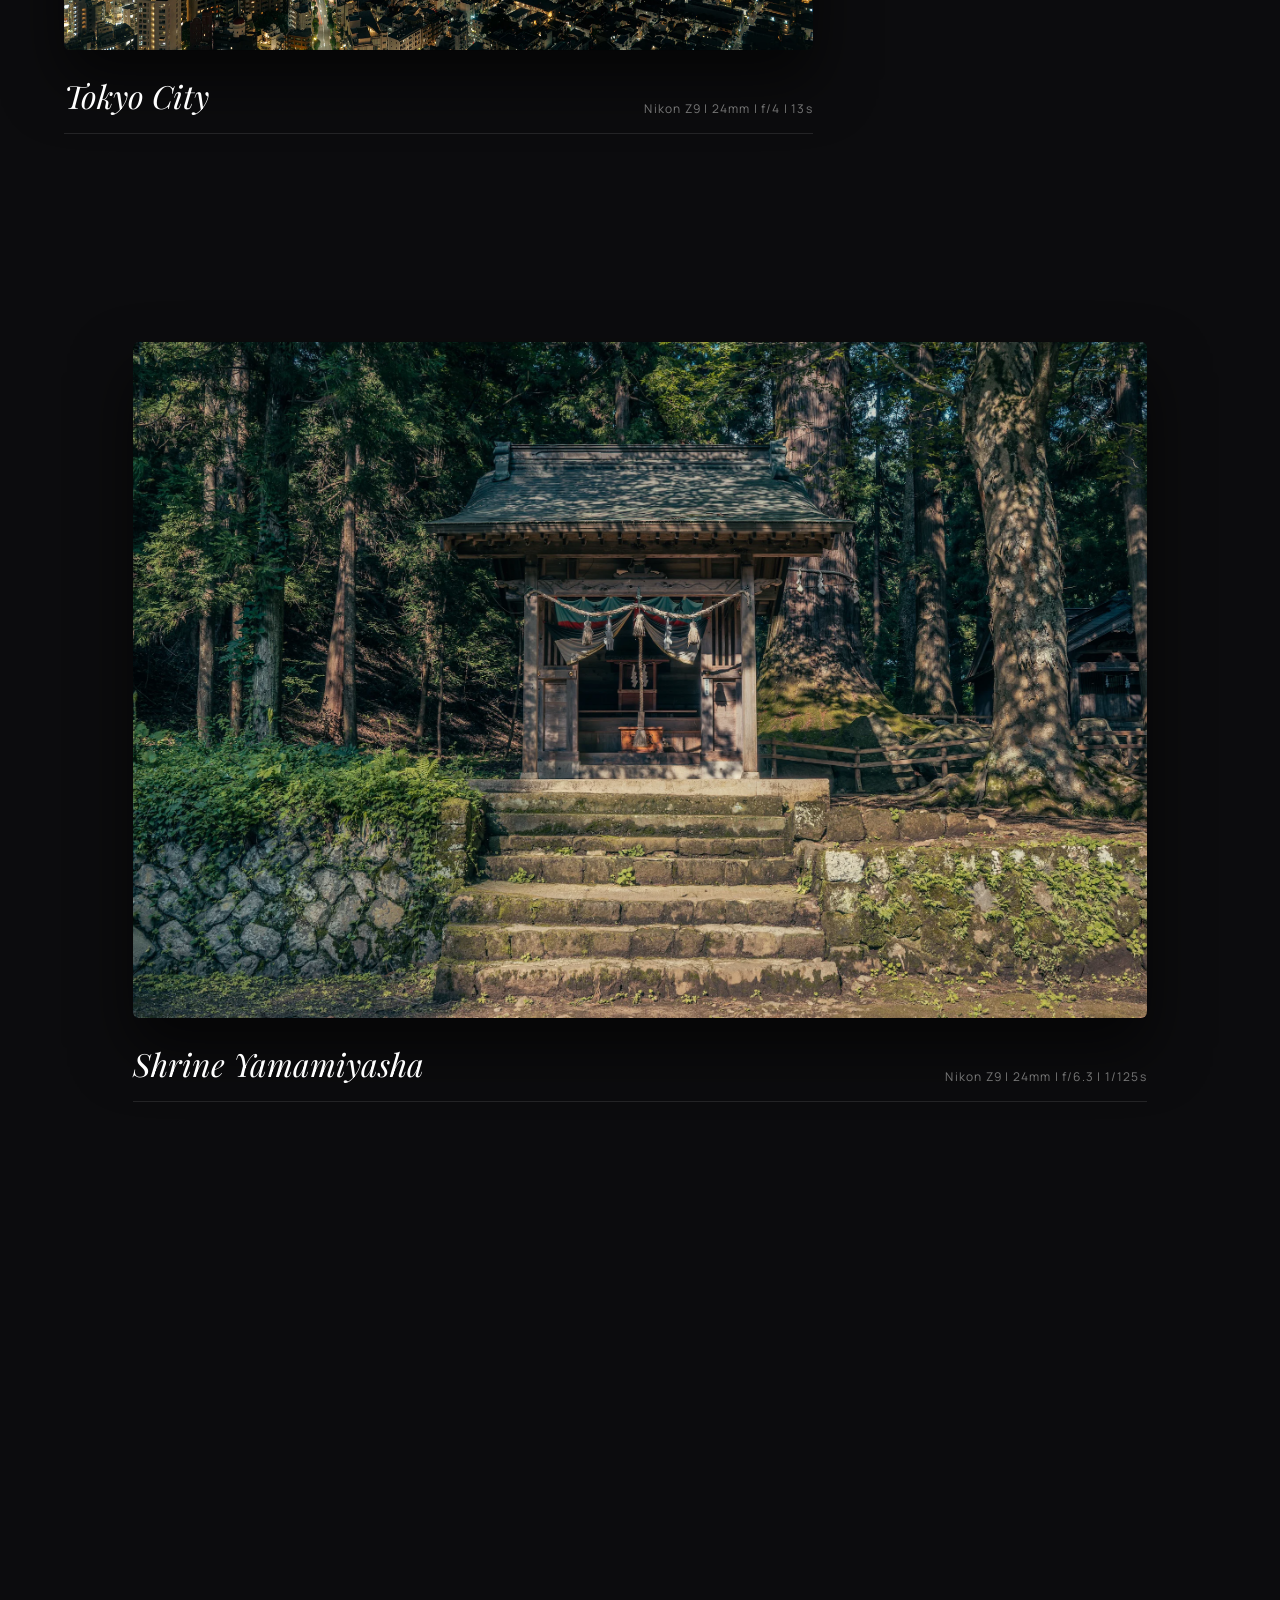
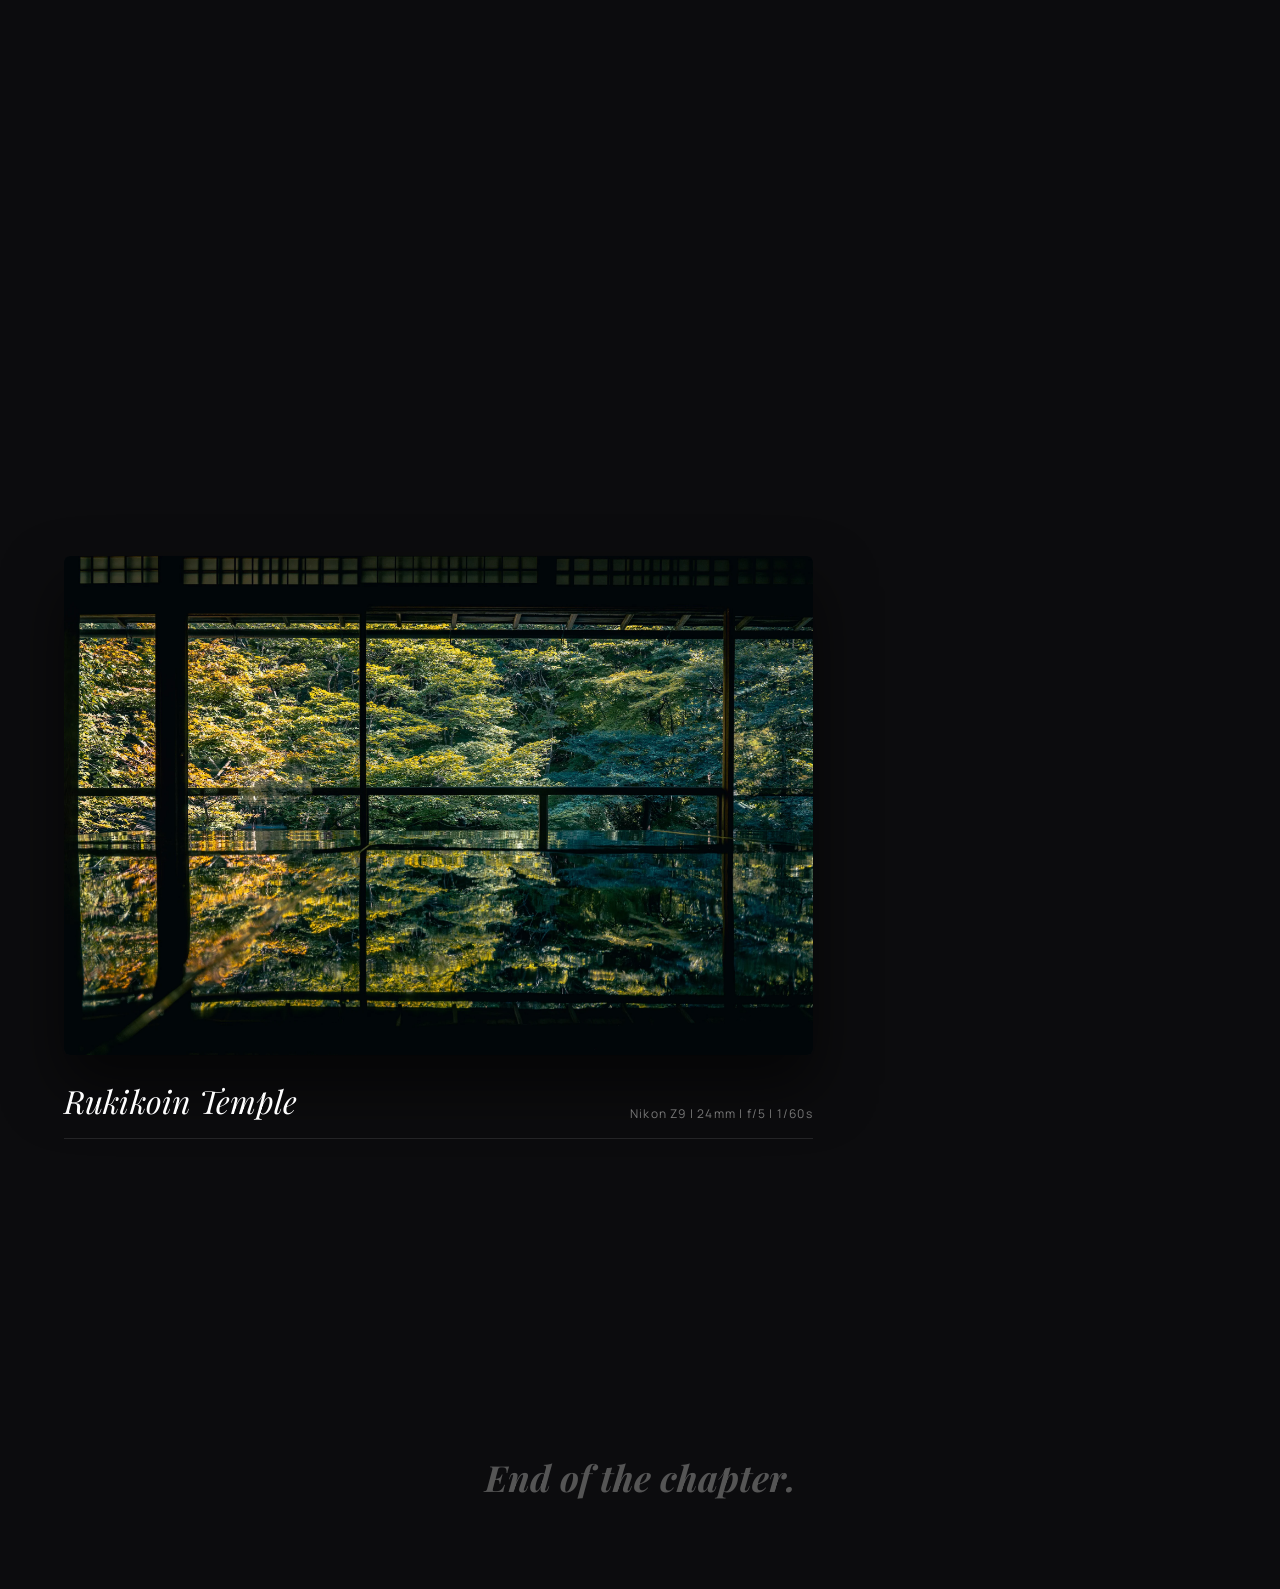
==== commit 73863589: "indicator" ====
--- a/japan.html
+++ b/japan.html
@@ -17,7 +17,13 @@
         <p class="hero-subtitle">Tokyo, Kyoto💗, Fujikawaguchiko(Mt.Fuji).</p>
         <p class="hero-subtitle">SCROLL TO EXPLORE.</p>
     </header>
-
+  <div class="scroll-proxy" id="scroll-proxy"></div>
+<div class="scroll-indicator" id="scroll-indicator">
+        <div class="indicator-text">SCROLL</div>
+        <div class="indicator-line">
+            <div class="line-progress"></div>
+        </div>
+    </div>
     <main class="editorial-gallery">
 
        <article class="photo-card align-left reveal-item">
--- a/japan.css
+++ b/japan.css
@@ -1,13 +1,14 @@
 /* --- 1. 基础设定 --- */
 html, body {
- margin: 0;
+    margin: 0;
     padding: 0;
     background-color: #0c0c0e; 
     color: #e0e0e0;
     font-family: 'Manrope', sans-serif;
-    overflow-x: hidden;
-  
-    
+    
+    /* 🎯 修复：删除了 scroll-behavior，并将 hidden 改为 clip，彻底释放原生滑动动量 */
+    overflow-x: clip; 
+    min-height: 101vh; /* 🎯 修复：强行撑开高度，防止 iOS 误判触底回弹 */
 }
 
 /* --- 2. 悬浮返回按钮 (复用青海设计) --- */
@@ -28,7 +29,8 @@
 
 /* --- 3. 首屏：巨幕标题 --- */
 .hero-section {
-    height: 100vh;
+    /* 🎯 修复：使用 min-height 代替 height */
+    min-height: 100dvh; 
     display: flex;
     flex-direction: column;
     justify-content: center;
@@ -63,8 +65,10 @@
 }
 
 /* 单个照片容器 */
+/* 单个照片容器 */
 .photo-card {
-    margin-bottom: 25vh; /* 极其奢侈的上下留白 */
+    /* 🎯 修复：从 25vh 改为 12vh，恢复紧凑高级的杂志呼吸感 */
+    margin-bottom: 23vh; 
     width: 100%;
     display: flex;
     flex-direction: column;
@@ -102,7 +106,7 @@
     width: 100%;
     /* 隐藏溢出，配合悬停放大特效 */
     overflow: hidden; 
-    border-radius: 4px; /* 日本风更克制，用小圆角 */
+    border-radius: 6px; /* 日本风更克制，用小圆角 */
     box-shadow: 0 30px 60px rgba(0,0,0,0.6);
 }
 
@@ -115,8 +119,19 @@
 }
 
 /* 悬停时画框不动，照片缓慢拉近 */
-.photo-card:hover .image-wrapper img {
-    transform: scale(1.04);
+/* 🛡️ 只有在拥有真实鼠标的设备上，才启用悬停特效 */
+@media (hover: hover) and (pointer: fine) {
+    
+    /* 鼠标悬停放大照片 */
+    .photo-card:hover .image-wrapper img {
+        transform: scale(1.04);
+    }
+
+    /* 合作者链接悬停高亮 */
+    .collab-link:hover {
+        border-bottom: 1.5px solid #fff;
+        opacity: 0.8;
+    }
 }
 
 /* --- 6. 文字参数排版 --- */
@@ -146,18 +161,63 @@
 }
 
 /* --- 7. 动画：滚动浮现 (Scroll Reveal) --- */
+/* --- 7. 动画：滚动浮现 (Scroll Reveal) --- */
 .reveal-item {
     opacity: 0;
-    transform: translateY(60px); /* 初始位置往下偏移 */
+    transform: translateY(60px); 
     transition: opacity 1s ease-out, transform 1.2s cubic-bezier(0.2, 0.8, 0.2, 1);
-}
-
-/* JS 加上这个 class 时，元素浮上来 */
+    /* 🎯 修复：强制开启硬件加速，滑动极其丝滑 */
+    will-change: transform, opacity; 
+}
+
 .reveal-item.is-visible {
     opacity: 1;
     transform: translateY(0);
 }
-
+.scroll-indicator {
+    position: fixed; /* 重庆篇是 fixed 定位 */
+    bottom: 4rem;
+    left: 50%;
+    transform: translateX(-50%);
+    display: flex;
+    flex-direction: column;
+    align-items: center;
+    gap: 0.8rem;
+    z-index: 100;
+    pointer-events: none;
+    /* 极其平滑的消散动画 */
+    transition: opacity 0.8s ease-out, filter 0.8s ease-out; 
+}
+
+.indicator-text {
+    font-size: 1rem;
+    letter-spacing: 0.4em;
+    color: rgba(255, 204, 204, 1); /* 替换为微弱的赛博青色 */
+}
+
+.indicator-line {
+    width: 1px;
+    height: 40px;
+    background-color: rgba(255, 255, 255, 0.05);
+    overflow: hidden;
+    position: relative;
+}
+
+.line-progress {
+    width: 100%;
+    height: 100%;
+    background-color: rgba(255, 255, 255, 0.8); /* 坠落的光滴也是青色 */
+    box-shadow: 0 0 10px rgba(255, 255, 255, 0.5); /* 自带一点霓虹辉光 */
+    position: absolute;
+    top: -100%;
+    animation: scrollDrop 2s cubic-bezier(0.77, 0, 0.175, 1) infinite;
+}
+
+@keyframes scrollDrop {
+    0% { top: -100%; }
+    50% { top: 0; }
+    100% { top: 100%; }
+}
 /* --- 8. 结尾 --- */
 .end-credits {
     height: 25vh;
@@ -173,6 +233,7 @@
     margin-bottom: 5vh; /* 让它离结尾更近一点 */
 }
 
+
 /* --- 9. 手机端响应式 --- */
 @media (max-width: 768px) {
     .hero-title { font-size: 3.5rem; }
@@ -182,10 +243,11 @@
     }
     
     /* 手机端取消所有错落，全部满宽，保证清晰度 */
-    .photo-card {
+   .photo-card {
         width: 100% !important;
         margin-top: 0 !important;
-        margin-bottom: 15vh; 
+        /* 🎯 修复：手机端边距收缩到 8vh，划起来更连贯 */
+        margin-bottom: 8vh; 
     }
 
     .meta-data {
@@ -193,7 +255,18 @@
         align-items: flex-start;
         gap: 0.5rem;
     }
-
+.photo-card .image-wrapper img,
+    .photo-card:active .image-wrapper img,
+    .photo-card:hover .image-wrapper img {
+        transform: none !important;
+        transition: none !important; /* 连计算的机会都不给显卡留 */
+        will-change: auto !important; /* 释放之前强占的 GPU 内存 */
+    }
+
+    /* 2. 终极防线：告诉浏览器，在这里手指只能上下划（Pan-Y） */
+    .image-wrapper {
+        touch-action: pan-y !important; 
+    }
     .meta-data h2 { font-size: 1.5rem; }
 }
 /* 针对合作链接的专项美化 */
